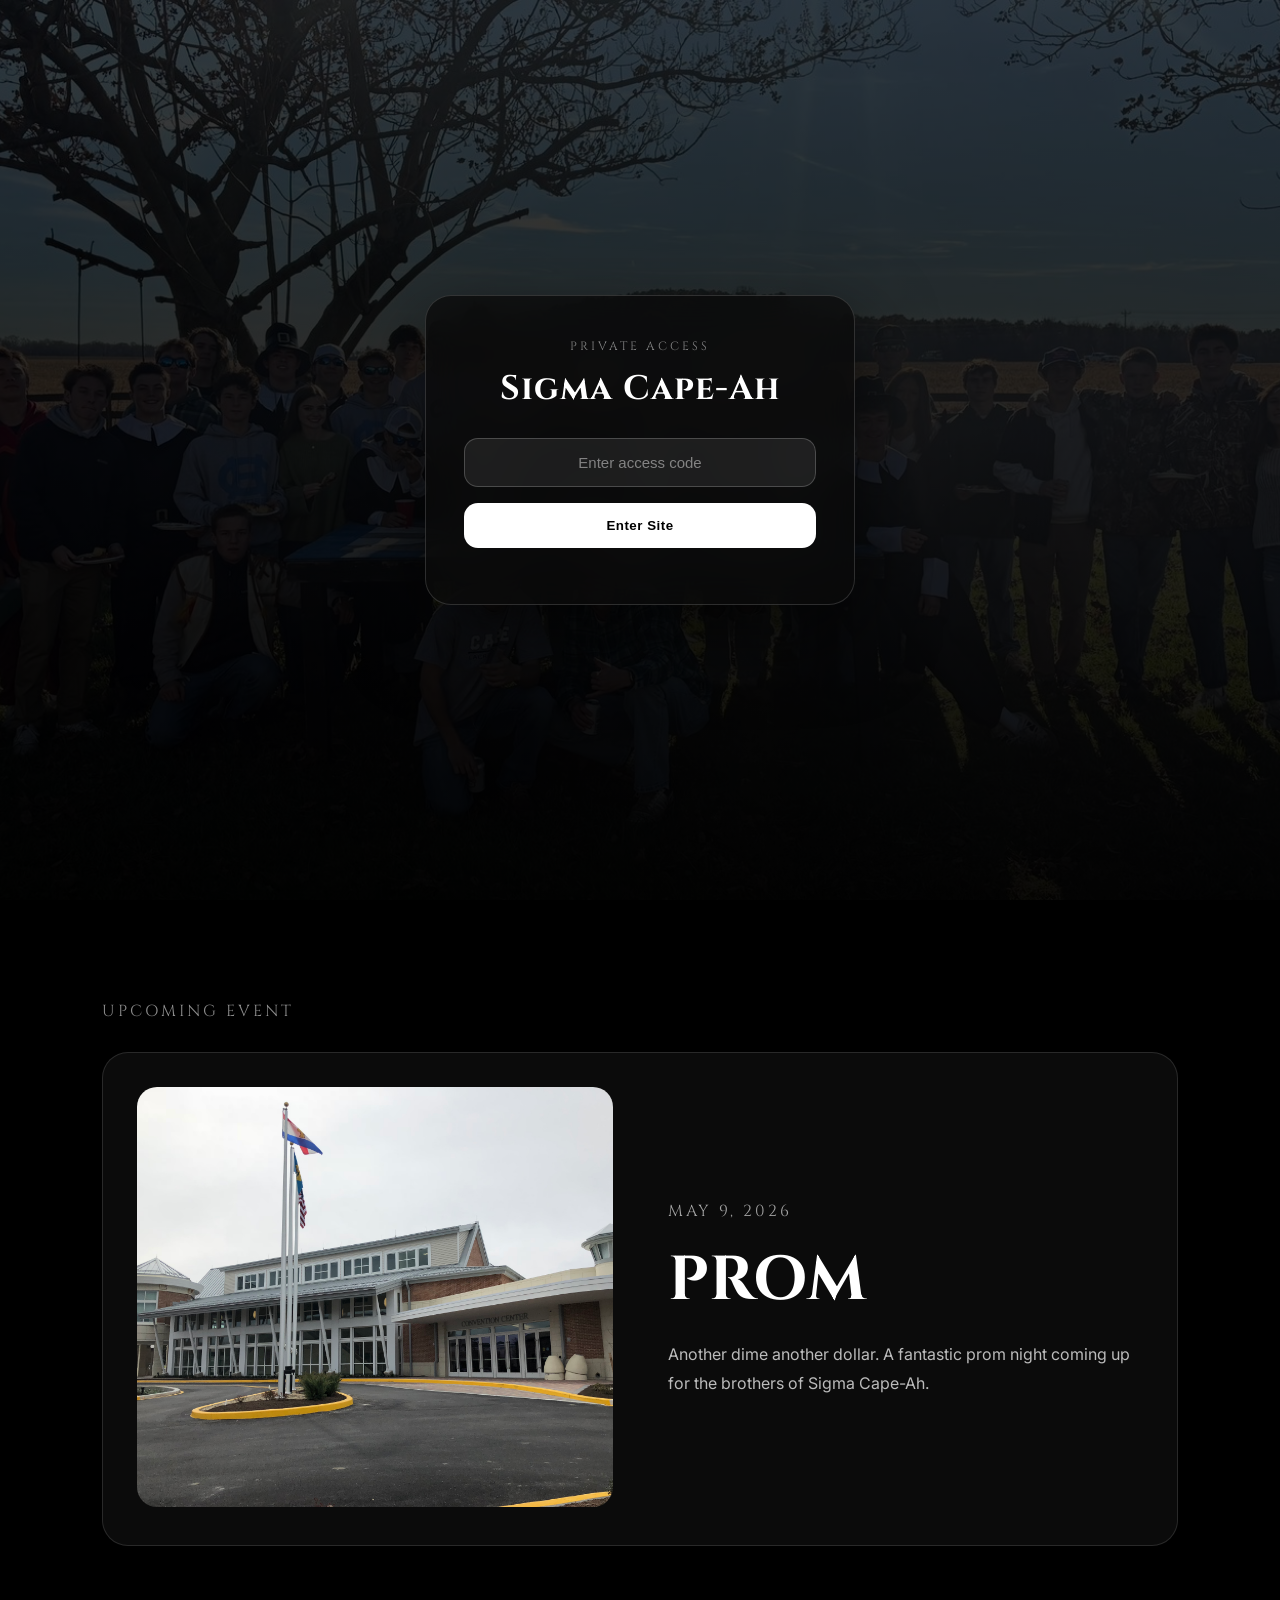
==== index.html @ 859a0720 "initial upload Co-authored-by: Copilot <copilot@github.com>" ====
<!DOCTYPE html>
<html lang="en">
<head>
  <script src="script.js" defer></script>
  <meta charset="UTF-8" />
  <meta name="viewport" content="width=device-width, initial-scale=1.0" />
  <title>Sigma Cape-Ah</title>

  <link href="https://fonts.googleapis.com/css2?family=Cinzel:wght@500;600;700;800&family=Inter:wght@300;400;500;600&display=swap" rel="stylesheet">
  <link rel="stylesheet" href="styles.css" />
</head>

<body>

  <div id="passwordOverlay">
    <div class="passwordBox">
      <p class="password-label">Private Access</p>
      <h2>Sigma Cape-Ah</h2>

      <input type="password" id="passwordInput" placeholder="Enter access code">

      <button type="button" id="passwordButton">Enter Site</button>

      <p id="passwordError"></p>
    </div>
  </div>

  <header class="navbar">
    <a href="index.html" class="logo">Σ Cape-Ah</a>

    <nav class="nav-links">
      <a href="index.html" class="active">Home</a>
      <a href="members.html">Members</a>
      <a href="highlights.html">Highlights</a>
      <a href="operate.html">How We Operate</a>
    </nav>
  </header>

  <section class="hero">
    <div class="hero-overlay"></div>

    <div class="hero-content">
      <h1>Sigma Cape-Ah</h1>
      <p>The only off campus highschool fraternity in the nation</p>
      <p>Est. 2025</p>
    </div>

    <div class="scroll-cue">
      <p>Scroll for upcoming events</p>
      <span>↓</span>
    </div>
  </section>

  <section class="upcoming-section">
    <p class="section-label">Upcoming Event</p>

    <div class="event-card">
      <div class="event-image">
        <img src="images/event1.jpeg" alt="Upcoming event">
      </div>

      <div class="event-info">
        <p class="event-date">May 9, 2026</p>
        <h2>Prom</h2>
        <p>
          Another dime another dollar. A fantastic prom night coming up for the brothers of Sigma Cape-Ah. 
      </div>
    </div>
  </section>

</body>
</html>
---- styles.css ----
* {
  margin: 0;
  padding: 0;
  box-sizing: border-box;
}

body {
  background: #000;
  color: white;
  font-family: "Inter", sans-serif;
}

/* =======================
   MAIN NAVBAR - HOME PAGE
======================= */
.navbar {
  position: fixed;
  top: 18px;
  left: 50%;
  transform: translateX(-50%);
  width: calc(100% - 50px);
  max-width: 1200px;
  height: 72px;
  padding: 0 28px;
  display: flex;
  align-items: center;
  justify-content: space-between;
  background: rgba(12, 12, 12, 0.72);
  backdrop-filter: blur(18px);
  border: 1px solid rgba(255, 255, 255, 0.12);
  border-radius: 100px;
  z-index: 1000;
  transition: 0.35s ease;
}

.navbar.scrolled {
  top: 10px;
  height: 64px;
  background: rgba(0, 0, 0, 0.9);
  box-shadow: 0 18px 50px rgba(0, 0, 0, 0.55);
}

.logo {
  font-family: "Cinzel", serif;
  color: white;
  text-decoration: none;
  font-size: 22px;
  font-weight: 800;
  letter-spacing: 1px;
}

.nav-links {
  display: flex;
  gap: 34px;
}

.nav-links a {
  position: relative;
  color: rgba(255, 255, 255, 0.75);
  text-decoration: none;
  font-size: 14px;
  font-weight: 500;
  letter-spacing: 0.6px;
  transition: 0.25s ease;
}

.nav-links a:hover,
.nav-links a.active {
  color: white;
}

.nav-links a::after {
  content: "";
  position: absolute;
  left: 50%;
  bottom: -8px;
  width: 0;
  height: 2px;
  background: white;
  transform: translateX(-50%);
  transition: width 0.28s ease;
}

.nav-links a:hover::after,
.nav-links a.active::after {
  width: 100%;
}

/* =======================
   HOME HERO
======================= */
.hero {
  position: relative;
  height: 100vh;
  background-image: url("images/hero.JPG");
  background-size: cover;
  background-position: center;
  display: flex;
  align-items: center;
  justify-content: center;
}

.hero-overlay {
  position: absolute;
  inset: 0;
  background:
    linear-gradient(to bottom, rgba(0,0,0,0.35), #000),
    radial-gradient(circle at center, rgba(255,255,255,0.08), transparent 45%);
}

.hero-content {
  position: relative;
  z-index: 2;
  text-align: center;
  padding: 0 20px;
  animation: fadeUp 1s ease forwards;
}

.hero-content h1 {
  font-family: "Cinzel", serif;
  font-size: clamp(58px, 9vw, 130px);
  font-weight: 800;
  letter-spacing: 3px;
  text-transform: uppercase;
}

.hero-content p {
  margin-top: 18px;
  font-size: clamp(16px, 2vw, 26px);
  font-weight: 300;
  letter-spacing: 1.5px;
  opacity: 0.48;
}

/* =======================
   ABOUT SECTION
======================= */
.about-section {
  padding: 110px 8%;
  background: #000;
}

.about-row {
  display: grid;
  grid-template-columns: 1fr 1fr;
  gap: 80px;
  align-items: center;
}

.intro-row {
  margin-bottom: 55px;
}

.bottom-row {
  margin-top: 85px;
}

.section-label {
  font-family: "Cinzel", serif;
  color: rgba(255, 255, 255, 0.48);
  letter-spacing: 3px;
  text-transform: uppercase;
  margin-bottom: 18px;
}

.about-text h2 {
  font-family: "Cinzel", serif;
  font-size: clamp(34px, 5vw, 68px);
  line-height: 1.05;
  margin-bottom: 24px;
  text-transform: uppercase;
}

.about-text p:last-child {
  color: rgba(255, 255, 255, 0.68);
  line-height: 1.8;
  font-size: 16px;
  max-width: 620px;
}

.side-text {
  align-self: end;
}

.wide-image {
  width: 100%;
  height: 620px;
  overflow: hidden;
}

.wide-image img {
  width: 100%;
  height: 100%;
  object-fit: cover;
}

.blend-image {
  width: 100%;
  display: flex;
  justify-content: flex-end;
}

.blend-image img {
  width: 100%;
  max-width: 620px;
  height: auto;
  display: block;
  object-fit: contain;
  border: none;
  background: transparent;
}

/* =======================
   MEMBERS PAGE
======================= */
.members-page {
  background: #4A5168;
  color: white;
}

/* MEMBERS NAV AREA */
.members-top {
  background: #4A5168;
  padding: 34px 8% 26px;
}

.members-navbar {
  display: flex;
  align-items: center;
  justify-content: space-between;
}

.members-logo {
  font-family: "Cinzel", serif;
  color: white;
  text-decoration: none;
  font-size: 24px;
  font-weight: 800;
  letter-spacing: 1px;
}

.members-nav-links {
  display: flex;
  gap: 34px;
}

.members-nav-links a {
  position: relative;
  color: rgba(255,255,255,0.75);
  text-decoration: none;
  font-size: 14px;
  font-weight: 600;
  letter-spacing: 0.6px;
  transition: 0.25s ease;
}

.members-nav-links a:hover,
.members-nav-links a.active {
  color: white;
}

.members-nav-links a::after {
  content: "";
  position: absolute;
  left: 50%;
  bottom: -8px;
  width: 0;
  height: 2px;
  background: white;
  transform: translateX(-50%);
  transition: width 0.28s ease;
}

.members-nav-links a:hover::after,
.members-nav-links a.active::after {
  width: 100%;
}

/* MEMBERS HERO IMAGE */
.members-hero {
  width: 100%;
  background: #4A5168;
  display: flex;
  justify-content: center;
  padding: 0 0 70px;
}

.members-hero img {
  width: 100%;
  max-width: 1400px;
  height: auto;
  display: block;
}

/* MEMBERS LIST */
.members-section {
  background: #4A5168;
  padding: 70px 8% 110px;
  display: flex;
  flex-direction: column;
  gap: 45px;
}

.member-card {
  display: grid;
  grid-template-columns: 260px 1fr;
  gap: 50px;
  align-items: center;
  background: rgba(0,0,0,0.16);
  padding: 30px;
  border-radius: 22px;
  border: 1px solid rgba(255,255,255,0.13);
}

.member-card img {
  width: 260px;
  height: 260px;
  object-fit: cover;
  border-radius: 18px;
  transition: 0.35s ease;
}

.member-card:hover img {
  transform: scale(1.03);
}

.member-subtitle {
  font-family: "Cinzel", serif;
  font-size: 13px;
  letter-spacing: 3px;
  text-transform: uppercase;
  color: rgba(255,255,255,0.65);
  margin-bottom: 12px;
}

.member-card h2 {
  font-family: "Cinzel", serif;
  font-size: 38px;
  margin-bottom: 12px;
  text-transform: uppercase;
  color: white;
}

.member-card p:last-child {
  font-size: 16px;
  line-height: 1.7;
  color: rgba(255,255,255,0.8);
  max-width: 700px;
}

/* =======================
   ANIMATIONS
======================= */
@keyframes fadeUp {
  from {
    opacity: 0;
    transform: translateY(22px);
  }

  to {
    opacity: 1;
    transform: translateY(0);
  }
}

/* =======================
   RESPONSIVE
======================= */
@media (max-width: 900px) {
  .about-row {
    grid-template-columns: 1fr;
    gap: 45px;
  }

  .wide-image {
    height: 420px;
  }

  .blend-image {
    justify-content: center;
  }

  .members-navbar {
    flex-direction: column;
    gap: 22px;
  }

  .members-nav-links {
    gap: 18px;
    flex-wrap: wrap;
    justify-content: center;
  }

  .member-card {
    grid-template-columns: 1fr;
  }

  .member-card img {
    width: 100%;
    height: 330px;
  }
}

@media (max-width: 800px) {
  .navbar {
    width: calc(100% - 24px);
    padding: 0 18px;
  }

  .nav-links {
    gap: 15px;
  }

  .nav-links a {
    font-size: 12px;
  }

  .about-section {
    padding: 80px 6%;
  }
}

/* FIX OPERATE PAGE SPACING + VISIBILITY */
.operate-hero {
  height: 75vh;
  padding-top: 120px;
  background-color: #000;
  background-position: center;
}

.operate-hero::before {
  content: "";
  position: absolute;
  top: 0;
  left: 0;
  height: 160px;
  width: 100%;
  background: #000;
  z-index: 1;
}

.operate-hero .hero-overlay {
  z-index: 1;
  background: linear-gradient(to bottom, rgba(0,0,0,0.25), #000);
}

.operate-hero .hero-content {
  z-index: 2;
  margin-top: 40px;
}

.operate-hero .hero-content h1 {
  font-size: clamp(48px, 7vw, 105px);
}

.about-section,
.about-text,
.about-text h2,
.about-text p,
.section-label {
  opacity: 1 !important;
}

.about-text h2 {
  color: #fff !important;
}

.about-text p:last-child {
  color: rgba(255,255,255,0.78) !important;
}

.section-label {
  color: rgba(255,255,255,0.55) !important;
}

.wide-image {
  height: auto;
  overflow: visible;
}

.wide-image img {
  height: auto;
  object-fit: contain;
  opacity: 1 !important;
  filter: none !important;
  display: block;
}

/* FINAL OPERATE PAGE FIX */
body.operate-page {
  background: #000;
  color: #fff;
}

body.operate-page .navbar {
  position: relative;
  top: auto;
  left: auto;
  transform: none;
  margin: 35px auto 0;
}

body.operate-page .operate-spacer {
  height: 120px;
  background: #000;
}

body.operate-page .about-section {
  padding: 90px 8% 110px;
  background: #000;
}

body.operate-page .section-label {
  color: rgba(255,255,255,0.65) !important;
  opacity: 1 !important;
}

body.operate-page .about-text h2 {
  color: #fff !important;
  opacity: 1 !important;
  text-shadow: none !important;
  filter: none !important;
  background: none !important;
  -webkit-text-fill-color: #fff !important;
}

body.operate-page .about-text p {
  color: rgba(255,255,255,0.82) !important;
  opacity: 1 !important;
}

body.operate-page .wide-image {
  height: auto;
  overflow: visible;
  margin-top: 60px;
}

body.operate-page .wide-image img {
  width: 100%;
  height: auto;
  object-fit: contain;
  display: block;
  opacity: 1 !important;
  filter: none !important;
}

/* =======================
   PASSWORD SCREEN (UPGRADED)
======================= */

#passwordOverlay {
  position: fixed;
  inset: 0;
  background:
    linear-gradient(rgba(0,0,0,0.75), rgba(0,0,0,0.95)),
    url("images/hero.JPG");
  background-size: cover;
  background-position: center;
  z-index: 99999;

  display: flex;
  align-items: center;
  justify-content: center;
}

/* BOX */
.passwordBox {
  width: 90%;
  max-width: 430px;
  padding: 42px 38px;

  background: rgba(10,10,10,0.75);
  backdrop-filter: blur(18px);

  border-radius: 26px;
  border: 1px solid rgba(255,255,255,0.15);

  text-align: center;
  color: white;

  box-shadow: 0 30px 80px rgba(0,0,0,0.6);
}

/* SMALL LABEL */
.password-label {
  font-family: "Cinzel", serif;
  font-size: 12px;
  letter-spacing: 3px;
  text-transform: uppercase;
  color: rgba(255,255,255,0.5);
  margin-bottom: 12px;
}

/* TITLE */
.passwordBox h2 {
  font-family: "Cinzel", serif;
  font-size: 34px;
  margin-bottom: 26px;
  letter-spacing: 1px;
}

/* INPUT */
.passwordBox input {
  width: 100%;
  padding: 15px;
  margin-bottom: 16px;

  border-radius: 14px;
  border: 1px solid rgba(255,255,255,0.2);

  background: rgba(255,255,255,0.08);
  color: white;

  outline: none;
  font-size: 15px;
  text-align: center;
}

.passwordBox input::placeholder {
  color: rgba(255,255,255,0.45);
}

/* BUTTON */
.passwordBox button {
  width: 100%;
  padding: 15px;

  border: none;
  border-radius: 14px;

  background: white;
  color: black;

  font-weight: 800;
  letter-spacing: 0.5px;

  cursor: pointer;
  transition: 0.25s ease;
}

.passwordBox button:hover {
  transform: translateY(-2px);
  background: rgba(255,255,255,0.85);
}

/* ERROR */
#passwordError {
  margin-top: 14px;
  color: #ff6b6b;
  font-size: 14px;
}

/* =======================
   HOME SCROLL CUE
======================= */
.scroll-cue {
  position: absolute;
  bottom: 34px;
  left: 50%;
  transform: translateX(-50%);
  z-index: 3;
  text-align: center;
  color: white;
}

.scroll-cue p {
  font-size: 13px;
  letter-spacing: 1.5px;
  text-transform: uppercase;
  opacity: 0.85;
  margin-bottom: 8px;
}

.scroll-cue span {
  display: block;
  font-size: 28px;
  animation: slowFlash 1.8s ease-in-out infinite;
}

@keyframes slowFlash {
  0%, 100% {
    opacity: 0.25;
    transform: translateY(0);
  }

  50% {
    opacity: 1;
    transform: translateY(8px);
  }
}

/* =======================
   UPCOMING EVENT SECTION
======================= */
.upcoming-section {
  background: #000;
  padding: 100px 8% 120px;
}

.event-card {
  margin-top: 30px;
  display: grid;
  grid-template-columns: 1fr 1fr;
  gap: 55px;
  align-items: center;
  background: rgba(255,255,255,0.045);
  border: 1px solid rgba(255,255,255,0.12);
  border-radius: 26px;
  padding: 34px;
}

.event-image img {
  width: 100%;
  height: 420px;
  object-fit: cover;
  border-radius: 20px;
}

.event-date {
  font-family: "Cinzel", serif;
  color: rgba(255,255,255,0.62);
  letter-spacing: 3px;
  text-transform: uppercase;
  margin-bottom: 16px;
}

.event-info h2 {
  font-family: "Cinzel", serif;
  font-size: clamp(34px, 5vw, 62px);
  text-transform: uppercase;
  margin-bottom: 18px;
}

.event-info p:last-child {
  color: rgba(255,255,255,0.72);
  line-height: 1.8;
  font-size: 16px;
  max-width: 620px;
}

@media (max-width: 850px) {
  .event-card {
    grid-template-columns: 1fr;
  }

  .event-image img {
    height: 320px;
  }
}

/* =======================
   HIGHLIGHTS PAGE
======================= */

.highlights-section {
  padding: 120px 8% 80px;
  background: #000;
}

.highlights-grid {
  margin-top: 30px;
  display: grid;
  grid-template-columns: repeat(3, 1fr);
  gap: 20px;
}

.highlights-grid img,
.highlights-grid video {
  width: 100%;
  height: 260px;
  object-fit: cover;
  border-radius: 18px;
  cursor: pointer;
  transition: 0.3s ease;
}

.highlights-grid img:hover,
.highlights-grid video:hover {
  transform: scale(1.03);
}

/* =======================
   MODAL FULLSCREEN
======================= */

#modal {
  position: fixed;
  inset: 0;
  background: rgba(0,0,0,0.95);
  display: none;
  align-items: center;
  justify-content: center;
  z-index: 99999;
}

#modal img,
#modal video {
  max-width: 90%;
  max-height: 90%;
  border-radius: 10px;
}

#closeBtn {
  position: absolute;
  top: 25px;
  right: 40px;
  font-size: 40px;
  color: white;
  cursor: pointer;
}

/* =======================
   MOBILE
======================= */

@media (max-width: 800px) {
  .highlights-grid {
    grid-template-columns: 1fr;
  }

  .highlights-grid img,
  .highlights-grid video {
    height: 240px;
  }
}

/* VIDEO CARD WRAPPER */
.video-card {
  position: relative;
  cursor: pointer;
}

/* MAKE VIDEO FILL CARD */
.video-card video {
  width: 100%;
  height: 260px;
  object-fit: cover;
  border-radius: 18px;
  display: block;
}

/* PLAY BUTTON */
.play-btn {
  position: absolute;
  top: 50%;
  left: 50%;
  transform: translate(-50%, -50%);
  width: 60px;
  height: 60px;
  border-radius: 50%;
  background: rgba(0,0,0,0.6);
  backdrop-filter: blur(6px);
  display: flex;
  align-items: center;
  justify-content: center;
  transition: 0.3s ease;
}

/* TRIANGLE ICON */
.play-btn::after {
  content: "";
  border-left: 16px solid white;
  border-top: 10px solid transparent;
  border-bottom: 10px solid transparent;
  margin-left: 4px;
}

/* HOVER EFFECT */
.video-card:hover .play-btn {
  transform: translate(-50%, -50%) scale(1.1);
  background: rgba(0,0,0,0.8);
}

/* FIX HIGHLIGHTS VIDEO PREVIEWS */
.video-card {
  position: relative;
  cursor: pointer;
  overflow: hidden;
  border-radius: 18px;
}

.video-card video {
  width: 100%;
  height: 260px;
  object-fit: cover;
  display: block;
  background: #111;
  border-radius: 18px;
}

/* STOP NAVBAR SLIDE-IN ON HIGHLIGHTS PAGE */
body.highlights-page .navbar {
  transition: none;
}
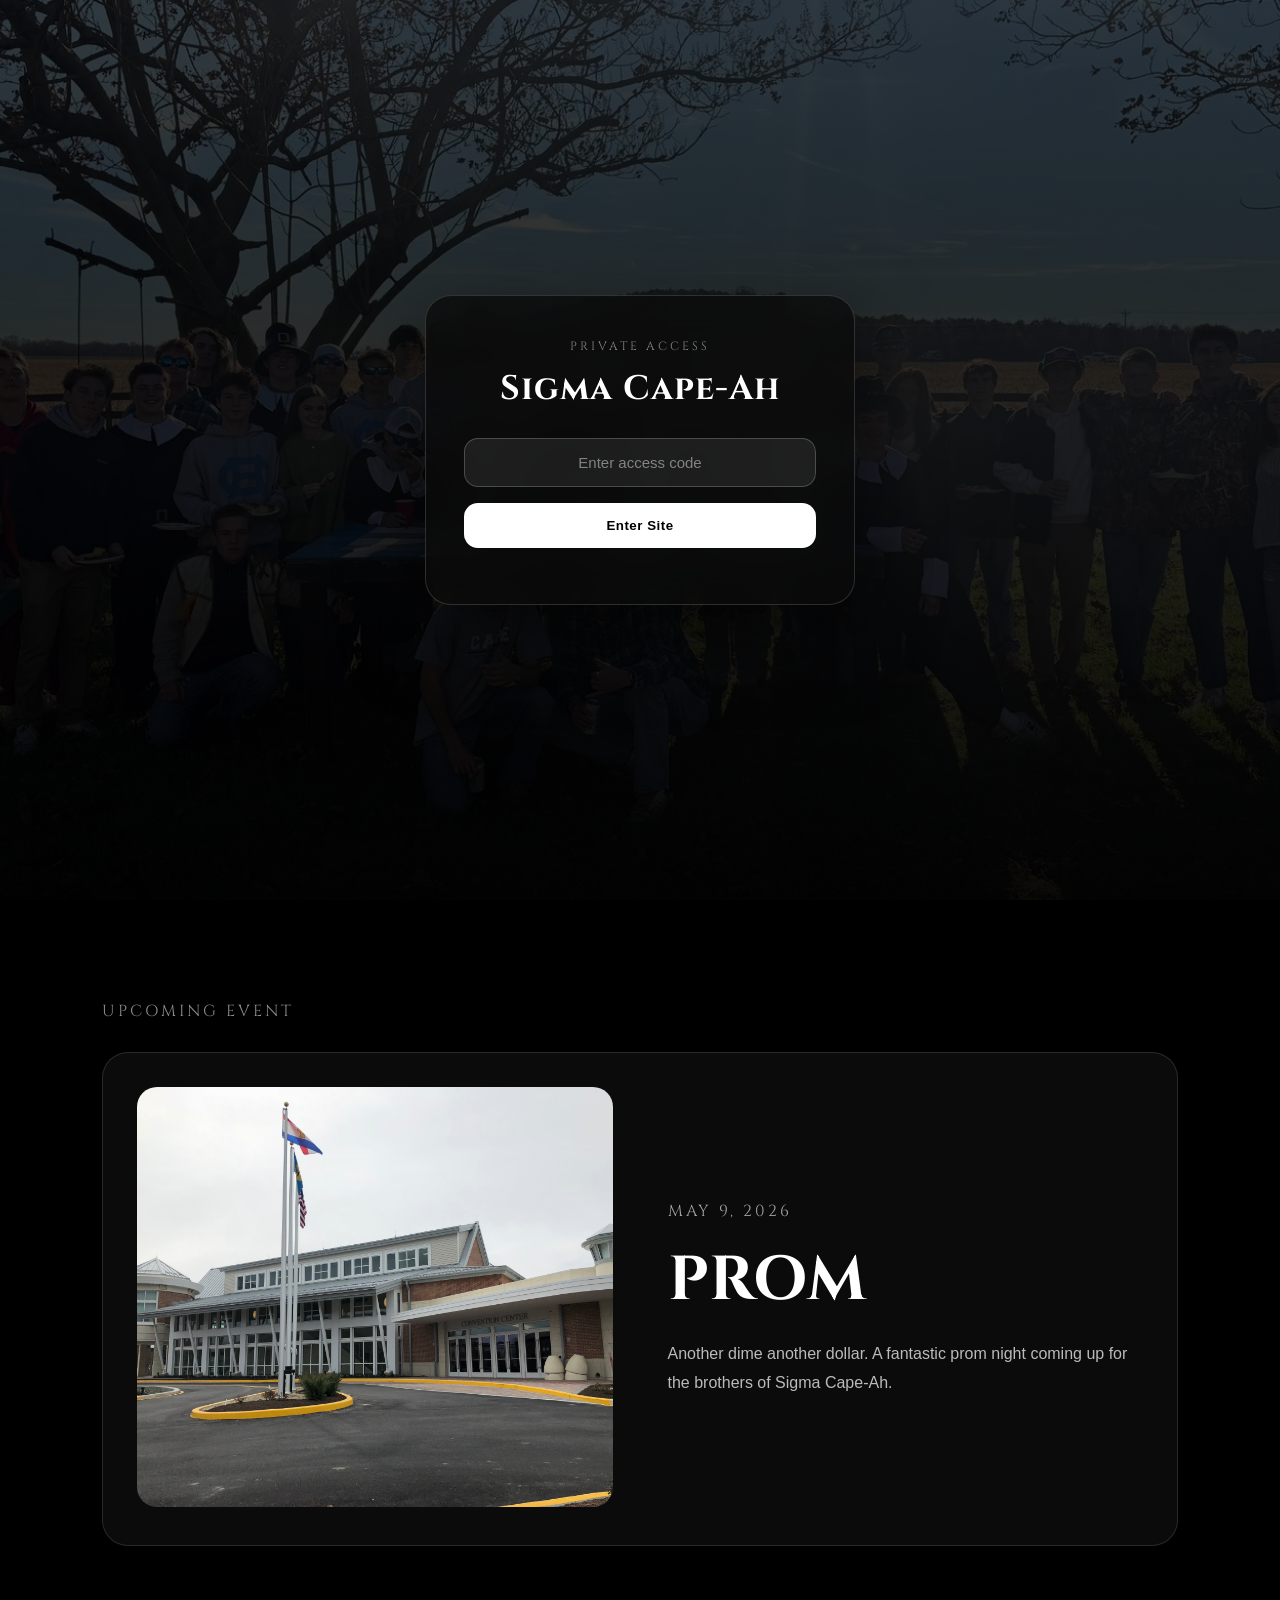
==== commit bfe8ae42: "gear Co-authored-by: Copilot <copilot@github.com>" ====
--- a/index.html
+++ b/index.html
@@ -32,6 +32,7 @@
       <a href="index.html" class="active">Home</a>
       <a href="members.html">Members</a>
       <a href="highlights.html">Highlights</a>
+      <a href="gear.html">Gear</a>
       <a href="operate.html">How We Operate</a>
     </nav>
   </header>
--- a/styles.css
+++ b/styles.css
@@ -891,4 +891,478 @@
 /* STOP NAVBAR SLIDE-IN ON HIGHLIGHTS PAGE */
 body.highlights-page .navbar {
   transition: none;
+}
+
+/* =======================
+   CLEAN MOBILE NAVBAR FIX
+======================= */
+@media (max-width: 650px) {
+  .navbar {
+    position: absolute;
+    top: 18px;
+    width: calc(100% - 28px);
+    height: auto;
+    min-height: 92px;
+    padding: 18px 20px;
+    border-radius: 28px;
+    flex-direction: column;
+    gap: 16px;
+  }
+
+  .logo {
+    font-size: 22px;
+    line-height: 1;
+    text-align: center;
+    white-space: nowrap;
+  }
+
+  .nav-links {
+    width: 100%;
+    display: grid;
+    grid-template-columns: repeat(2, 1fr);
+    gap: 14px 18px;
+    text-align: center;
+  }
+
+  .nav-links a {
+    font-size: 13px;
+    letter-spacing: 0.4px;
+    white-space: nowrap;
+  }
+
+  .nav-links a::after {
+    bottom: -5px;
+  }
+
+  .hero-content h1 {
+    font-size: clamp(54px, 17vw, 86px);
+    line-height: 1.05;
+  }
+
+  .hero-content p {
+    font-size: 18px;
+    line-height: 1.45;
+  }
+}
+
+/* =========================
+   MEMBERS DIVIDER
+========================= */
+.members-divider {
+  width: 82%;
+  height: 1px;
+  margin: 90px auto 70px;
+  background: linear-gradient(
+    to right,
+    transparent,
+    rgba(255,255,255,0.35),
+    transparent
+  );
+}
+
+/* =========================
+   BROTHERS SECTION
+========================= */
+.brothers-section {
+  background: #4A5168;
+  padding: 0 8% 120px;
+}
+
+.brothers-title {
+  font-family: "Cinzel", serif;
+  font-size: clamp(44px, 7vw, 90px);
+  text-align: center;
+  text-transform: uppercase;
+  margin-bottom: 60px;
+  letter-spacing: 2px;
+}
+
+.brothers-grid {
+  display: grid;
+  grid-template-columns: repeat(3, 1fr);
+  gap: 26px;
+}
+
+.brother-card {
+  background: rgba(0,0,0,0.18);
+  border: 1px solid rgba(255,255,255,0.13);
+  border-radius: 24px;
+  padding: 24px;
+  transition: 0.35s ease;
+}
+
+.brother-card:hover {
+  transform: translateY(-8px);
+  border-color: rgba(255,255,255,0.32);
+  box-shadow: 0 24px 60px rgba(0,0,0,0.28);
+}
+
+.brother-card img {
+  width: 100%;
+  height: auto;
+  max-height: 320px;
+  object-fit: contain;
+  border-radius: 18px;
+  margin-bottom: 24px;
+}
+
+.brother-card img {
+  transition: 0.4s ease;
+}
+
+.brother-card:hover img {
+  transform: scale(1.05);
+}
+
+.brother-card h2 {
+  font-family: "Cinzel", serif;
+  font-size: 28px;
+  text-transform: uppercase;
+  margin-bottom: 12px;
+}
+
+.member-bullets {
+  list-style: none;
+  padding-left: 0;
+  color: rgba(255,255,255,0.78);
+}
+
+.member-bullets li {
+  position: relative;
+  padding-left: 18px;
+  margin-bottom: 9px;
+  line-height: 1.5;
+}
+
+.member-bullets li::before {
+  content: "•";
+  position: absolute;
+  left: 0;
+  color: white;
+}
+
+/* MOBILE */
+@media (max-width: 900px) {
+  .brothers-grid {
+    grid-template-columns: 1fr;
+  }
+
+  .brother-card img {
+    height: 330px;
+  }
+}
+
+/* =======================
+   GEAR PAGE
+======================= */
+.gear-page {
+  background: #000;
+  color: white;
+}
+
+.gear-header {
+  text-align: center;
+  padding: 130px 20px 55px;
+}
+
+.gear-header h1 {
+  font-family: "Cinzel", serif;
+  font-size: clamp(48px, 7vw, 82px);
+  letter-spacing: 2px;
+  text-transform: uppercase;
+}
+
+.gear-section {
+  padding: 40px 8% 120px;
+}
+
+.gear-grid {
+  display: grid;
+  grid-template-columns: repeat(3, 1fr);
+  gap: 34px;
+}
+
+.gear-card {
+  display: block;
+  text-decoration: none;
+  color: white;
+  background: #111;
+  padding: 12px;
+  border-radius: 24px;
+  transition: 0.3s ease;
+}
+
+.gear-card img {
+  width: 100%;
+  aspect-ratio: 1 / 1;
+  object-fit: cover;
+  border-radius: 18px;
+  display: block;
+  background: #222;
+}
+
+.gear-card p {
+  margin-top: 14px;
+  font-size: 15px;
+  letter-spacing: 1px;
+  text-align: center;
+  color: rgba(255,255,255,0.85);
+}
+
+.gear-card:hover {
+  transform: translateY(-8px) scale(1.02);
+  box-shadow: 0 24px 60px rgba(255,255,255,0.08);
+}
+
+@media (max-width: 850px) {
+  .gear-grid {
+    grid-template-columns: 1fr;
+  }
+}
+
+* {
+  margin: 0;
+  padding: 0;
+  box-sizing: border-box;
+}
+
+body {
+  background: #020202;
+  color: white;
+  font-family: Arial, Helvetica, sans-serif;
+  min-height: 100vh;
+}
+
+/* =======================
+   PRODUCT PAGES
+======================= */
+
+.product-body {
+  margin: 0;
+  min-height: 100vh;
+  background: #020202;
+  color: white;
+  font-family: "Inter", Arial, sans-serif;
+  overflow-x: hidden;
+}
+
+.product-body a {
+  color: inherit;
+  text-decoration: none;
+}
+
+/* BACK BUTTON */
+.product-back {
+  position: fixed;
+  top: 145px;
+  left: 36px;
+  width: 72px;
+  height: 72px;
+  border-radius: 50%;
+  background: rgba(255,255,255,0.1);
+  color: white;
+  font-size: 44px;
+  display: flex;
+  align-items: center;
+  justify-content: center;
+  z-index: 90;
+  transition: 0.25s ease;
+}
+
+.product-back:hover {
+  background: rgba(255,255,255,0.18);
+  transform: scale(1.05);
+}
+
+/* MAIN LAYOUT */
+.product-layout {
+  min-height: 100vh;
+  padding: 220px 8% 90px;
+  display: grid;
+  grid-template-columns: 1.15fr 0.85fr;
+  gap: 80px;
+  align-items: center;
+}
+
+/* LEFT IMAGE SECTION */
+.product-left {
+  position: relative;
+  display: flex;
+  flex-direction: column;
+  align-items: center;
+}
+
+/* SAME IMAGE FRAME FOR EVERY PRODUCT */
+.product-image-card {
+  width: 100%;
+  max-width: 700px;
+  height: 540px;
+  background: #fff;
+  border-radius: 18px;
+  display: flex;
+  align-items: center;
+  justify-content: center;
+  overflow: hidden;
+}
+
+.product-image-card img,
+.product-main-image {
+  width: 88%;
+  height: 88%;
+  object-fit: contain;
+  display: block;
+}
+
+/* ARROWS */
+.product-arrow {
+  position: absolute;
+  top: 270px;
+  width: 76px;
+  height: 76px;
+  border-radius: 50%;
+  border: none;
+  background: white;
+  color: black;
+  font-size: 54px;
+  font-weight: 900;
+  cursor: pointer;
+  z-index: 10;
+  box-shadow: 0 18px 35px rgba(0,0,0,0.45);
+  display: flex;
+  align-items: center;
+  justify-content: center;
+  line-height: 1;
+  padding-bottom: 7px;
+}
+
+.product-arrow-left {
+  left: -54px;
+}
+
+.product-arrow-right {
+  right: -54px;
+}
+
+/* DOTS */
+.product-dots {
+  margin-top: 30px;
+  display: flex;
+  gap: 22px;
+  justify-content: center;
+}
+
+.product-dot,
+.dot {
+  width: 16px;
+  height: 16px;
+  border-radius: 50%;
+  border: none;
+  background: white;
+  opacity: 0.28;
+  cursor: pointer;
+}
+
+.product-dot.active,
+.dot.active {
+  opacity: 1;
+}
+
+/* RIGHT TEXT SECTION */
+.product-info,
+.product-right {
+  max-width: 560px;
+}
+
+.product-label {
+  font-size: 17px;
+  letter-spacing: 2px;
+  color: rgba(255,255,255,0.65);
+  margin-bottom: 26px;
+  font-weight: 500;
+}
+
+.product-info h1,
+.product-right h1 {
+  font-size: clamp(46px, 5vw, 74px);
+  line-height: 1.03;
+  font-weight: 900;
+  margin-bottom: 26px;
+}
+
+.product-price {
+  font-size: 34px;
+  font-weight: 900;
+  margin-bottom: 32px;
+}
+
+.product-description {
+  font-size: 20px;
+  line-height: 1.65;
+  color: rgba(255,255,255,0.76);
+  margin-bottom: 48px;
+}
+
+.product-buy,
+.product-button {
+  width: 340px;
+  height: 76px;
+  background: white;
+  color: black !important;
+  border: none;
+  border-radius: 999px;
+  display: flex;
+  align-items: center;
+  justify-content: center;
+  font-size: 24px;
+  font-weight: 900;
+  cursor: pointer;
+}
+
+/* MOBILE */
+@media (max-width: 950px) {
+  .product-layout {
+    grid-template-columns: 1fr;
+    padding: 190px 6% 80px;
+    gap: 55px;
+  }
+
+  .product-image-card {
+    height: 430px;
+  }
+
+  .product-arrow {
+    top: 215px;
+    width: 58px;
+    height: 58px;
+    font-size: 40px;
+  }
+
+  .product-arrow-left {
+    left: -18px;
+  }
+
+  .product-arrow-right {
+    right: -18px;
+  }
+
+  .product-info,
+  .product-right {
+    text-align: center;
+    margin: 0 auto;
+  }
+
+  .product-buy,
+  .product-button {
+    margin: 0 auto;
+    width: 100%;
+    max-width: 340px;
+  }
+
+  .product-back {
+    top: 120px;
+    left: 22px;
+    width: 58px;
+    height: 58px;
+    font-size: 36px;
+  }
 }
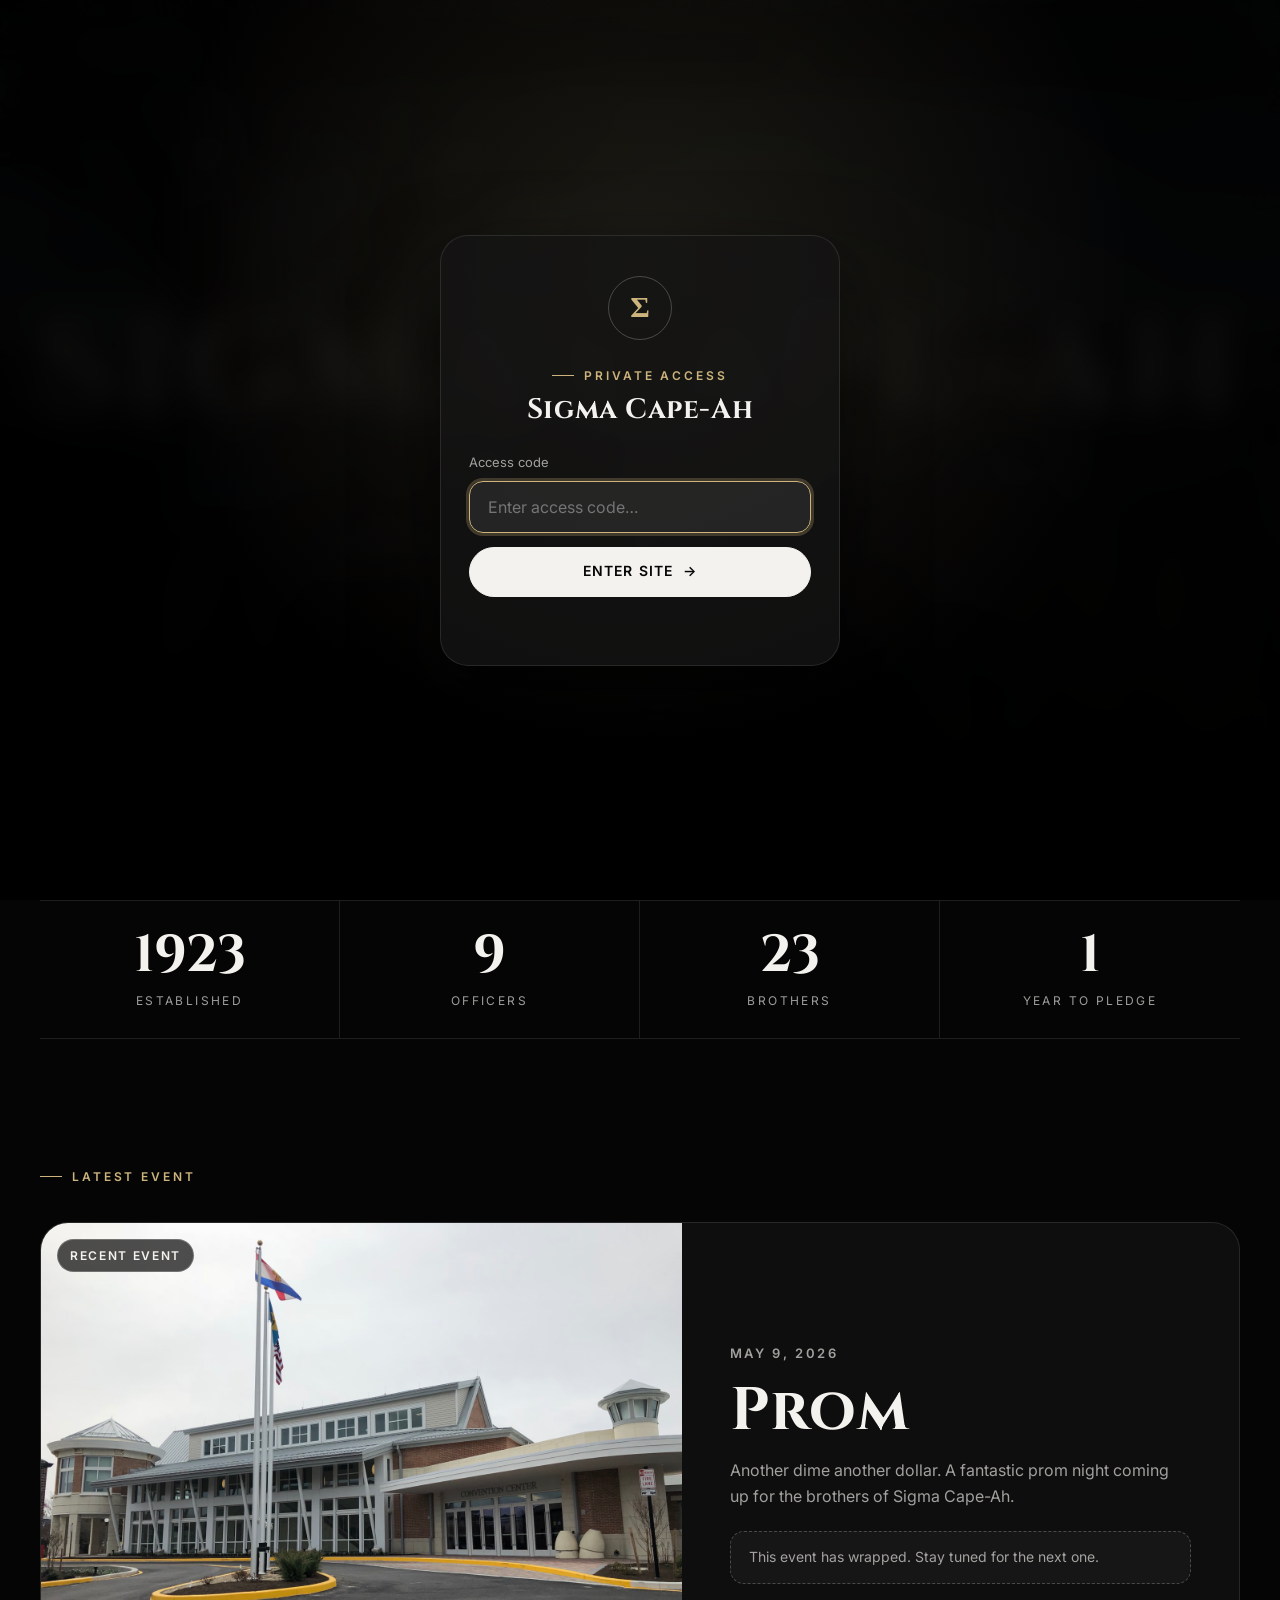
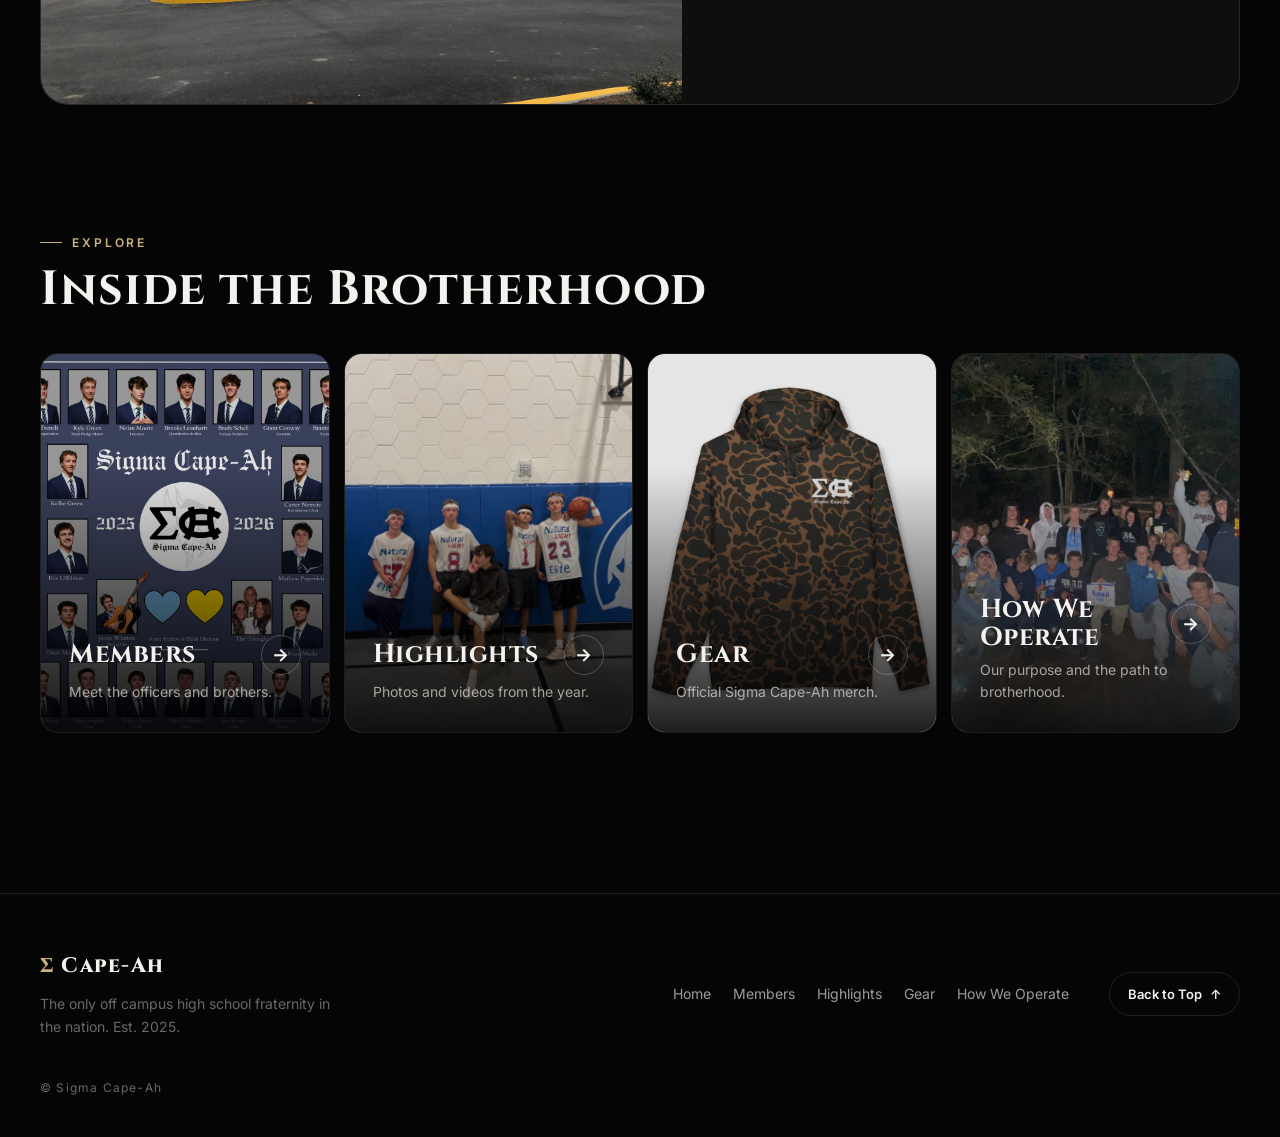
==== commit 90c07523: "Rebuild site to be responsive on phone, tablet, and desktop Rewrite every page with a shared stylesh" ====
--- a/index.html
+++ b/index.html
@@ -1,73 +1,187 @@
 <!DOCTYPE html>
 <html lang="en">
 <head>
-  <script src="script.js" defer></script>
   <meta charset="UTF-8" />
-  <meta name="viewport" content="width=device-width, initial-scale=1.0" />
+  <meta name="viewport" content="width=device-width, initial-scale=1.0, viewport-fit=cover" />
   <title>Sigma Cape-Ah</title>
+  <meta name="description" content="Sigma Cape-Ah — the only off campus high school fraternity in the nation. Est. 2025." />
+  <meta name="theme-color" content="#050505" />
+  <meta property="og:title" content="Sigma Cape-Ah" />
+  <meta property="og:description" content="Sigma Cape-Ah — the only off campus high school fraternity in the nation. Est. 2025." />
+  <meta property="og:image" content="images/web/hero.jpg" />
+  <link rel="icon" href="data:image/svg+xml,%3Csvg xmlns='http://www.w3.org/2000/svg' viewBox='0 0 100 100'%3E%3Crect width='100' height='100' rx='22' fill='%23050505'/%3E%3Ctext x='50' y='70' font-size='62' text-anchor='middle' fill='%23cdb47d' font-family='serif'%3E%CE%A3%3C/text%3E%3C/svg%3E" />
 
-  <link href="https://fonts.googleapis.com/css2?family=Cinzel:wght@500;600;700;800&family=Inter:wght@300;400;500;600&display=swap" rel="stylesheet">
-  <link rel="stylesheet" href="styles.css" />
+  <link rel="preconnect" href="https://fonts.googleapis.com" />
+  <link rel="preconnect" href="https://fonts.gstatic.com" crossorigin />
+  <link href="https://fonts.googleapis.com/css2?family=Cinzel:wght@500;600;700;800&family=Inter:wght@300;400;500;600&display=swap" rel="stylesheet" />
+  <link rel="stylesheet" href="styles.css?v=20" />
+
+  <script>
+    document.documentElement.classList.add("js");
+    try { if (sessionStorage.getItem("siteAccess") === "granted") document.documentElement.classList.add("access-granted"); } catch (e) {}
+  </script>
+  <script src="script.js?v=20" defer></script>
 </head>
 
 <body>
 
-  <div id="passwordOverlay">
-    <div class="passwordBox">
-      <p class="password-label">Private Access</p>
-      <h2>Sigma Cape-Ah</h2>
+  <div id="passwordOverlay" role="dialog" aria-modal="true" aria-labelledby="gate-title">
+    <form class="passwordBox" id="passwordForm" novalidate>
+      <div class="sigil" aria-hidden="true">Σ</div>
+      <p class="label">Private Access</p>
+      <h2 id="gate-title" translate="no">Sigma Cape-Ah</h2>
 
-      <input type="password" id="passwordInput" placeholder="Enter access code">
+      <label for="passwordInput">Access code</label>
+      <input type="password" id="passwordInput" name="access-code" placeholder="Enter access code…" autocomplete="off" autocapitalize="off" spellcheck="false" required />
 
-      <button type="button" id="passwordButton">Enter Site</button>
+      <button type="submit" class="btn" id="passwordButton">Enter Site <span class="arrow" aria-hidden="true">→</span></button>
 
-      <p id="passwordError"></p>
-    </div>
+      <p id="passwordError" role="alert" aria-live="polite"></p>
+    </form>
   </div>
 
+  <a class="skip-link" href="#main">Skip to Content</a>
+
   <header class="navbar">
-    <a href="index.html" class="logo">Σ Cape-Ah</a>
+    <a href="index.html" class="logo" translate="no"><span>Σ</span> Cape-Ah</a>
 
-    <nav class="nav-links">
-      <a href="index.html" class="active">Home</a>
+    <nav class="nav-links" aria-label="Main">
+      <a href="index.html" aria-current="page">Home</a>
       <a href="members.html">Members</a>
       <a href="highlights.html">Highlights</a>
       <a href="gear.html">Gear</a>
       <a href="operate.html">How We Operate</a>
     </nav>
+
+    <button class="menu-toggle" type="button" aria-expanded="false" aria-controls="menu-sheet" aria-label="Open menu">
+      <span></span><span></span>
+    </button>
   </header>
 
-  <section class="hero">
-    <div class="hero-overlay"></div>
+  <nav class="menu-sheet" id="menu-sheet" aria-label="Mobile">
+    <a href="index.html" style="--i:0" aria-current="page"><small>01</small>Home</a>
+    <a href="members.html" style="--i:1"><small>02</small>Members</a>
+    <a href="highlights.html" style="--i:2"><small>03</small>Highlights</a>
+    <a href="gear.html" style="--i:3"><small>04</small>Gear</a>
+    <a href="operate.html" style="--i:4"><small>05</small>How We Operate</a>
+  </nav>
 
-    <div class="hero-content">
-      <h1>Sigma Cape-Ah</h1>
-      <p>The only off campus highschool fraternity in the nation</p>
-      <p>Est. 2025</p>
+  <main id="main">
+
+    <section class="hero" aria-labelledby="hero-title">
+      <img class="hero-bg" src="images/web/hero.jpg" alt="" width="1600" height="900" fetchpriority="high" />
+
+      <div class="hero-content">
+        <h1 class="hero-title" id="hero-title" aria-label="Sigma Cape-Ah" translate="no"><span class="word"><span class="ch" style="--i:1">S</span><span class="ch" style="--i:2">i</span><span class="ch" style="--i:3">g</span><span class="ch" style="--i:4">m</span><span class="ch" style="--i:5">a</span></span> <span class="word"><span class="ch" style="--i:6">C</span><span class="ch" style="--i:7">a</span><span class="ch" style="--i:8">p</span><span class="ch" style="--i:9">e</span><span class="ch" style="--i:10">-</span><span class="ch" style="--i:11">A</span><span class="ch" style="--i:12">h</span></span></h1>
+        <p class="hero-tagline">The only off campus highschool fraternity in the nation</p>
+        <p class="hero-est">Est. 2025</p>
+      </div>
+
+      <a class="scroll-cue" href="#upcoming">
+        <span class="mouse" aria-hidden="true"></span>
+        Scroll for upcoming events
+      </a>
+    </section>
+
+    <div class="wrap">
+      <div class="stats reveal" aria-label="By the numbers">
+        <div class="stat"><strong data-count="2025">2025</strong><span>Established</span></div>
+        <div class="stat"><strong data-count="10">10</strong><span>Officers</span></div>
+        <div class="stat"><strong data-count="24">24</strong><span>Brothers</span></div>
+        <div class="stat"><strong data-count="1">1</strong><span>Year to Pledge</span></div>
+      </div>
     </div>
 
-    <div class="scroll-cue">
-      <p>Scroll for upcoming events</p>
-      <span>↓</span>
+    <section class="section" id="upcoming" aria-labelledby="event-title">
+      <div class="wrap">
+        <div class="section-head reveal">
+          <div>
+            <p class="label" data-event-label>Upcoming Event</p>
+          </div>
+        </div>
+
+        <article class="event-card reveal">
+          <div class="event-image">
+            <img src="images/web/event1.jpg" alt="Venue for the upcoming prom" width="1600" height="1200" loading="lazy" decoding="async" />
+            <span class="event-badge" data-event-badge>Upcoming</span>
+          </div>
+
+          <div class="event-info">
+            <p class="event-date"><time datetime="2026-05-09" data-event-date="2026-05-09T00:00:00">May 9, 2026</time></p>
+            <h2 id="event-title">Prom</h2>
+            <p>Another dime another dollar. A fantastic prom night coming up for the brothers of Sigma Cape-Ah.</p>
+
+            <div class="countdown" data-countdown="2026-05-09T18:00:00" aria-label="Time until the event">
+              <div><strong data-d>0</strong><span>Days</span></div>
+              <div><strong data-h>00</strong><span>Hours</span></div>
+              <div><strong data-m>00</strong><span>Min</span></div>
+              <div><strong data-s>00</strong><span>Sec</span></div>
+            </div>
+          </div>
+        </article>
+      </div>
+    </section>
+
+    <section class="section" aria-labelledby="explore-title" style="padding-top:0">
+      <div class="wrap">
+        <div class="section-head reveal">
+          <div>
+            <p class="label">Explore</p>
+            <h2 id="explore-title">Inside the Brotherhood</h2>
+          </div>
+        </div>
+        <div class="tiles">
+        <a href="members.html" class="tile reveal" style="--d:0">
+          <img src="images/web/members-hero.jpg" alt="" width="1600" height="1250" loading="lazy" decoding="async" />
+          <div class="tile-text">
+            <h3>Members <span class="arrow" aria-hidden="true">→</span></h3>
+            <p>Meet the officers and brothers.</p>
+          </div>
+        </a>
+        <a href="highlights.html" class="tile reveal" style="--d:1">
+          <img src="images/web/highlight1.jpg" alt="" width="1200" height="1600" loading="lazy" decoding="async" />
+          <div class="tile-text">
+            <h3>Highlights <span class="arrow" aria-hidden="true">→</span></h3>
+            <p>Photos and videos from the year.</p>
+          </div>
+        </a>
+        <a href="gear.html" class="tile reveal" style="--d:2">
+          <img src="images/web/product2.png" alt="" width="990" height="1000" loading="lazy" decoding="async" />
+          <div class="tile-text">
+            <h3>Gear <span class="arrow" aria-hidden="true">→</span></h3>
+            <p>Official Sigma Cape-Ah merch.</p>
+          </div>
+        </a>
+        <a href="operate.html" class="tile reveal" style="--d:3">
+          <img src="images/web/about2.jpg" alt="" width="1600" height="1200" loading="lazy" decoding="async" />
+          <div class="tile-text">
+            <h3>How We Operate <span class="arrow" aria-hidden="true">→</span></h3>
+            <p>Our purpose and the path to brotherhood.</p>
+          </div>
+        </a>
+        </div>
+      </div>
+    </section>
+
+  </main>
+
+  <footer class="site-footer">
+    <div class="wrap footer-inner">
+      <div class="footer-brand">
+        <a href="index.html" class="logo" translate="no"><span>Σ</span> Cape-Ah</a>
+        <p>The only off campus high school fraternity in the nation. Est.&nbsp;2025.</p>
+      </div>
+      <nav class="footer-links" aria-label="Footer">
+        <a href="index.html">Home</a>
+        <a href="members.html">Members</a>
+        <a href="highlights.html">Highlights</a>
+        <a href="gear.html">Gear</a>
+        <a href="operate.html">How We Operate</a>
+      </nav>
+      <button class="to-top" type="button" data-to-top>Back to Top <span aria-hidden="true">↑</span></button>
+      <p class="footer-copy" translate="no">© Sigma Cape-Ah</p>
     </div>
-  </section>
-
-  <section class="upcoming-section">
-    <p class="section-label">Upcoming Event</p>
-
-    <div class="event-card">
-      <div class="event-image">
-        <img src="images/event1.jpeg" alt="Upcoming event">
-      </div>
-
-      <div class="event-info">
-        <p class="event-date">May 9, 2026</p>
-        <h2>Prom</h2>
-        <p>
-          Another dime another dollar. A fantastic prom night coming up for the brothers of Sigma Cape-Ah. 
-      </div>
-    </div>
-  </section>
+  </footer>
 
 </body>
-</html>+</html>
--- a/styles.css
+++ b/styles.css
@@ -1,89 +1,487 @@
-* {
+/* =========================================================
+   Sigma Cape-Ah — shared styles
+   Phone first; tablet at 720px, desktop at 1024px.
+========================================================= */
+
+:root {
+  --bg: #050505;
+  --surface: #0e0e0e;
+  --surface-2: #161616;
+  --line: rgba(255, 255, 255, 0.1);
+  --line-strong: rgba(255, 255, 255, 0.22);
+  --text: #f4f2ee;
+  --muted: rgba(244, 242, 238, 0.64);
+  --faint: rgba(244, 242, 238, 0.42);
+  --accent: #cdb47d;
+  --danger: #ff7a7a;
+
+  --serif: "Cinzel", "Times New Roman", serif;
+  --sans: "Inter", system-ui, -apple-system, "Segoe UI", sans-serif;
+
+  --gutter: max(16px, env(safe-area-inset-left));
+  --gutter-r: max(16px, env(safe-area-inset-right));
+  --max: 1200px;
+  --radius: 18px;
+  --ease: cubic-bezier(0.22, 1, 0.36, 1);
+  --nav-h: 60px;
+
+  color-scheme: dark;
+}
+
+@media (min-width: 720px) {
+  :root {
+    --gutter: max(32px, env(safe-area-inset-left));
+    --gutter-r: max(32px, env(safe-area-inset-right));
+    --nav-h: 68px;
+  }
+}
+
+*,
+*::before,
+*::after {
   margin: 0;
   padding: 0;
   box-sizing: border-box;
 }
 
+html {
+  -webkit-text-size-adjust: 100%;
+  scroll-behavior: smooth;
+  scroll-padding-top: calc(var(--nav-h) + 32px);
+}
+
+@media (pointer: fine) {
+  html { overscroll-behavior: none; }
+}
+
 body {
-  background: #000;
-  color: white;
-  font-family: "Inter", sans-serif;
+  background: var(--bg);
+  color: var(--text);
+  font-family: var(--sans);
+  font-size: 16px;
+  line-height: 1.6;
+  -webkit-font-smoothing: antialiased;
+  overflow-x: hidden;
+  touch-action: manipulation;
+  -webkit-tap-highlight-color: transparent;
+}
+
+body.is-locked { overflow: hidden; }
+
+img,
+video {
+  display: block;
+  max-width: 100%;
+  height: auto;
+}
+
+a { color: inherit; }
+
+button {
+  font: inherit;
+  color: inherit;
+  background: none;
+  border: 0;
+  cursor: pointer;
+}
+
+h1, h2, h3 {
+  font-family: var(--serif);
+  font-weight: 700;
+  line-height: 1.1;
+  text-wrap: balance;
+  letter-spacing: 0.02em;
+}
+
+p { text-wrap: pretty; }
+
+:focus-visible {
+  outline: 2px solid var(--accent);
+  outline-offset: 3px;
+  border-radius: 6px;
+}
+
+.skip-link {
+  position: fixed;
+  top: 8px;
+  left: 8px;
+  z-index: 3000;
+  padding: 10px 16px;
+  background: var(--text);
+  color: var(--bg);
+  border-radius: 999px;
+  font-weight: 600;
+  text-decoration: none;
+  transform: translateY(-150%);
+  transition: transform 0.2s var(--ease);
+}
+
+.skip-link:focus-visible { transform: translateY(0); }
+
+.wrap {
+  width: 100%;
+  max-width: calc(var(--max) + var(--gutter) + var(--gutter-r));
+  margin: 0 auto;
+  padding-left: var(--gutter);
+  padding-right: var(--gutter-r);
+}
+
+.label {
+  display: inline-flex;
+  align-items: center;
+  gap: 10px;
+  font-size: 12px;
+  font-weight: 600;
+  letter-spacing: 0.24em;
+  text-transform: uppercase;
+  color: var(--accent);
+}
+
+.label::before {
+  content: "";
+  width: 22px;
+  height: 1px;
+  background: currentColor;
 }
 
 /* =======================
-   MAIN NAVBAR - HOME PAGE
+   NAVBAR
 ======================= */
 .navbar {
   position: fixed;
-  top: 18px;
+  top: max(10px, env(safe-area-inset-top));
   left: 50%;
-  transform: translateX(-50%);
-  width: calc(100% - 50px);
+  z-index: 1000;
+  width: calc(100% - 20px);
   max-width: 1200px;
-  height: 72px;
-  padding: 0 28px;
+  height: var(--nav-h);
+  padding: 0 8px 0 20px;
   display: flex;
   align-items: center;
   justify-content: space-between;
-  background: rgba(12, 12, 12, 0.72);
-  backdrop-filter: blur(18px);
-  border: 1px solid rgba(255, 255, 255, 0.12);
-  border-radius: 100px;
-  z-index: 1000;
-  transition: 0.35s ease;
+  gap: 16px;
+  background: rgba(14, 14, 14, 0.62);
+  -webkit-backdrop-filter: blur(18px) saturate(140%);
+  backdrop-filter: blur(18px) saturate(140%);
+  border: 1px solid var(--line);
+  border-radius: 999px;
+  transform: translateX(-50%);
+  transition: background-color 0.35s ease, box-shadow 0.35s ease, border-color 0.35s ease;
 }
 
 .navbar.scrolled {
-  top: 10px;
-  height: 64px;
-  background: rgba(0, 0, 0, 0.9);
+  background: rgba(5, 5, 5, 0.9);
+  border-color: var(--line-strong);
   box-shadow: 0 18px 50px rgba(0, 0, 0, 0.55);
 }
 
 .logo {
-  font-family: "Cinzel", serif;
-  color: white;
+  font-family: var(--serif);
+  font-size: 19px;
+  font-weight: 800;
+  letter-spacing: 0.06em;
   text-decoration: none;
-  font-size: 22px;
-  font-weight: 800;
-  letter-spacing: 1px;
-}
+  white-space: nowrap;
+}
+
+.logo span { color: var(--accent); }
 
 .nav-links {
-  display: flex;
-  gap: 34px;
+  display: none;
+  gap: 26px;
+  padding-right: 18px;
 }
 
 .nav-links a {
   position: relative;
-  color: rgba(255, 255, 255, 0.75);
-  text-decoration: none;
+  color: var(--muted);
   font-size: 14px;
   font-weight: 500;
-  letter-spacing: 0.6px;
-  transition: 0.25s ease;
-}
-
-.nav-links a:hover,
-.nav-links a.active {
-  color: white;
+  letter-spacing: 0.03em;
+  text-decoration: none;
+  white-space: nowrap;
+  transition: color 0.25s ease;
 }
 
 .nav-links a::after {
   content: "";
   position: absolute;
-  left: 50%;
+  left: 0;
+  right: 0;
   bottom: -8px;
-  width: 0;
   height: 2px;
-  background: white;
-  transform: translateX(-50%);
-  transition: width 0.28s ease;
-}
+  background: var(--text);
+  border-radius: 2px;
+  transform: scaleX(0);
+  transition: transform 0.3s var(--ease);
+}
+
+.nav-links a:hover,
+.nav-links a[aria-current="page"] { color: var(--text); }
 
 .nav-links a:hover::after,
-.nav-links a.active::after {
+.nav-links a[aria-current="page"]::after { transform: scaleX(1); }
+
+.menu-toggle {
+  position: relative;
+  width: 46px;
+  height: 46px;
+  border-radius: 50%;
+  display: grid;
+  place-items: center;
+  transition: background-color 0.2s ease;
+}
+
+.menu-toggle:hover { background: rgba(255, 255, 255, 0.08); }
+
+.menu-toggle span {
+  position: absolute;
+  width: 20px;
+  height: 2px;
+  border-radius: 2px;
+  background: var(--text);
+  transition: transform 0.35s var(--ease), opacity 0.2s ease;
+}
+
+.menu-toggle span:nth-child(1) { transform: translateY(-4px); }
+.menu-toggle span:nth-child(2) { transform: translateY(4px); }
+.menu-open .menu-toggle span:nth-child(1) { transform: rotate(45deg); }
+.menu-open .menu-toggle span:nth-child(2) { transform: rotate(-45deg); }
+
+@media (min-width: 720px) {
+  .navbar {
+    top: max(16px, env(safe-area-inset-top));
+    width: calc(100% - 48px);
+    padding: 0 28px;
+  }
+  .logo { font-size: 21px; }
+  .nav-links { display: flex; padding-right: 0; }
+  .menu-toggle { display: none; }
+}
+
+/* Mobile menu sheet */
+.menu-sheet {
+  position: fixed;
+  inset: 0;
+  z-index: 900;
+  display: flex;
+  flex-direction: column;
+  justify-content: center;
+  padding: calc(var(--nav-h) + 40px) var(--gutter-r) max(40px, env(safe-area-inset-bottom)) var(--gutter);
+  background: rgba(5, 5, 5, 0.96);
+  -webkit-backdrop-filter: blur(20px);
+  backdrop-filter: blur(20px);
+  overscroll-behavior: contain;
+  opacity: 0;
+  visibility: hidden;
+  transition: opacity 0.35s ease, visibility 0s linear 0.35s;
+}
+
+.menu-open .menu-sheet {
+  opacity: 1;
+  visibility: visible;
+  transition: opacity 0.35s ease;
+}
+
+.menu-sheet a {
+  display: flex;
+  align-items: baseline;
+  gap: 16px;
+  padding: 12px 0;
+  font-family: var(--serif);
+  font-size: clamp(30px, 9vw, 44px);
+  font-weight: 700;
+  text-decoration: none;
+  border-bottom: 1px solid var(--line);
+  opacity: 0;
+  transform: translateY(18px);
+  transition: opacity 0.4s ease, transform 0.5s var(--ease), color 0.2s ease;
+}
+
+.menu-sheet a small {
+  font-family: var(--sans);
+  font-size: 12px;
+  font-weight: 500;
+  letter-spacing: 0.18em;
+  color: var(--faint);
+}
+
+.menu-sheet a[aria-current="page"] { color: var(--accent); }
+
+.menu-open .menu-sheet a {
+  opacity: 1;
+  transform: none;
+  transition-delay: calc(0.06s * var(--i) + 0.08s);
+}
+
+@media (min-width: 720px) {
+  .menu-sheet { display: none; }
+}
+
+/* =======================
+   BUTTONS
+======================= */
+.btn {
+  display: inline-flex;
+  align-items: center;
+  justify-content: center;
+  gap: 10px;
+  min-height: 50px;
+  padding: 0 28px;
+  border-radius: 999px;
+  font-size: 14px;
+  font-weight: 600;
+  letter-spacing: 0.08em;
+  text-transform: uppercase;
+  text-decoration: none;
+  background: var(--text);
+  color: var(--bg);
+  border: 1px solid var(--text);
+  transition: transform 0.25s var(--ease), background-color 0.25s ease, color 0.25s ease, box-shadow 0.25s ease;
+}
+
+.btn:hover {
+  transform: translateY(-2px);
+  box-shadow: 0 14px 34px rgba(255, 255, 255, 0.12);
+}
+
+.btn:active { transform: translateY(0) scale(0.98); }
+
+.btn-ghost {
+  background: transparent;
+  color: var(--text);
+  border-color: var(--line-strong);
+}
+
+.btn-ghost:hover {
+  background: var(--text);
+  color: var(--bg);
+}
+
+.btn .arrow { transition: transform 0.25s var(--ease); }
+.btn:hover .arrow { transform: translateX(4px); }
+
+/* =======================
+   SCROLL REVEAL
+======================= */
+.js .reveal {
+  opacity: 0;
+  transform: translateY(28px);
+  transition: opacity 0.8s ease, transform 0.9s var(--ease);
+  transition-delay: calc(var(--d, 0) * 80ms);
+}
+
+.js .reveal.in {
+  opacity: 1;
+  transform: none;
+}
+
+/* =======================
+   PASSWORD GATE
+======================= */
+#passwordOverlay {
+  position: fixed;
+  inset: 0;
+  z-index: 2000;
+  display: grid;
+  place-items: center;
+  padding: 24px var(--gutter-r) 24px var(--gutter);
+  background:
+    radial-gradient(circle at 50% 30%, rgba(205, 180, 125, 0.12), transparent 55%),
+    rgba(0, 0, 0, 0.94);
+  -webkit-backdrop-filter: blur(16px);
+  backdrop-filter: blur(16px);
+  overscroll-behavior: contain;
+  transition: opacity 0.5s ease, visibility 0s linear 0.5s;
+}
+
+#passwordOverlay.unlocked {
+  opacity: 0;
+  visibility: hidden;
+}
+
+.access-granted #passwordOverlay { display: none; }
+
+.passwordBox {
   width: 100%;
+  max-width: 400px;
+  padding: 40px 28px 32px;
+  text-align: center;
+  background: rgba(20, 20, 20, 0.8);
+  border: 1px solid var(--line);
+  border-radius: 28px;
+  box-shadow: 0 30px 80px rgba(0, 0, 0, 0.6);
+  animation: gateIn 0.8s var(--ease) both;
+}
+
+.passwordBox .sigil {
+  width: 64px;
+  height: 64px;
+  margin: 0 auto 18px;
+  display: grid;
+  place-items: center;
+  font-family: var(--serif);
+  font-size: 30px;
+  font-weight: 800;
+  border: 1px solid var(--line-strong);
+  border-radius: 50%;
+  color: var(--accent);
+}
+
+.passwordBox h2 {
+  margin: 10px 0 26px;
+  font-size: 28px;
+}
+
+.passwordBox label {
+  display: block;
+  margin-bottom: 8px;
+  text-align: left;
+  font-size: 13px;
+  color: var(--muted);
+}
+
+.passwordBox input {
+  width: 100%;
+  height: 52px;
+  padding: 0 18px;
+  font: inherit;
+  font-size: 16px;
+  color: var(--text);
+  background: rgba(255, 255, 255, 0.05);
+  border: 1px solid var(--line-strong);
+  border-radius: 14px;
+  transition: border-color 0.2s ease, background-color 0.2s ease;
+}
+
+.passwordBox input:focus-visible {
+  outline: none;
+  border-color: var(--accent);
+  background: rgba(255, 255, 255, 0.08);
+  box-shadow: 0 0 0 3px rgba(205, 180, 125, 0.25);
+}
+
+.passwordBox .btn {
+  width: 100%;
+  margin-top: 14px;
+}
+
+#passwordError {
+  min-height: 22px;
+  margin-top: 14px;
+  font-size: 14px;
+  color: var(--danger);
+}
+
+.passwordBox.shake { animation: shake 0.45s ease; }
+
+@keyframes gateIn {
+  from { opacity: 0; transform: translateY(24px) scale(0.97); }
+}
+
+@keyframes shake {
+  20%, 60% { transform: translateX(-8px); }
+  40%, 80% { transform: translateX(8px); }
 }
 
 /* =======================
@@ -91,1278 +489,1419 @@
 ======================= */
 .hero {
   position: relative;
-  height: 100vh;
-  background-image: url("images/hero.JPG");
-  background-size: cover;
-  background-position: center;
-  display: flex;
-  align-items: center;
-  justify-content: center;
-}
-
-.hero-overlay {
+  min-height: 100vh;
+  min-height: 100svh;
+  display: grid;
+  place-items: center;
+  overflow: hidden;
+  isolation: isolate;
+}
+
+.hero-bg {
   position: absolute;
   inset: 0;
-  background:
-    linear-gradient(to bottom, rgba(0,0,0,0.35), #000),
-    radial-gradient(circle at center, rgba(255,255,255,0.08), transparent 45%);
-}
-
-.hero-content {
-  position: relative;
-  z-index: 2;
-  text-align: center;
-  padding: 0 20px;
-  animation: fadeUp 1s ease forwards;
-}
-
-.hero-content h1 {
-  font-family: "Cinzel", serif;
-  font-size: clamp(58px, 9vw, 130px);
-  font-weight: 800;
-  letter-spacing: 3px;
-  text-transform: uppercase;
-}
-
-.hero-content p {
-  margin-top: 18px;
-  font-size: clamp(16px, 2vw, 26px);
-  font-weight: 300;
-  letter-spacing: 1.5px;
-  opacity: 0.48;
-}
-
-/* =======================
-   ABOUT SECTION
-======================= */
-.about-section {
-  padding: 110px 8%;
-  background: #000;
-}
-
-.about-row {
-  display: grid;
-  grid-template-columns: 1fr 1fr;
-  gap: 80px;
-  align-items: center;
-}
-
-.intro-row {
-  margin-bottom: 55px;
-}
-
-.bottom-row {
-  margin-top: 85px;
-}
-
-.section-label {
-  font-family: "Cinzel", serif;
-  color: rgba(255, 255, 255, 0.48);
-  letter-spacing: 3px;
-  text-transform: uppercase;
-  margin-bottom: 18px;
-}
-
-.about-text h2 {
-  font-family: "Cinzel", serif;
-  font-size: clamp(34px, 5vw, 68px);
-  line-height: 1.05;
-  margin-bottom: 24px;
-  text-transform: uppercase;
-}
-
-.about-text p:last-child {
-  color: rgba(255, 255, 255, 0.68);
-  line-height: 1.8;
-  font-size: 16px;
-  max-width: 620px;
-}
-
-.side-text {
-  align-self: end;
-}
-
-.wide-image {
-  width: 100%;
-  height: 620px;
-  overflow: hidden;
-}
-
-.wide-image img {
+  z-index: -2;
   width: 100%;
   height: 100%;
   object-fit: cover;
-}
-
-.blend-image {
+  animation: kenburns 14s ease-out both;
+}
+
+.hero::before {
+  content: "";
+  position: absolute;
+  inset: 0;
+  z-index: -1;
+  background:
+    radial-gradient(circle at 50% 45%, rgba(0, 0, 0, 0.15), rgba(0, 0, 0, 0.55) 70%),
+    linear-gradient(to bottom, rgba(0, 0, 0, 0.45), rgba(0, 0, 0, 0.2) 40%, var(--bg));
+}
+
+.hero-content {
+  padding: calc(var(--nav-h) + 40px) var(--gutter-r) 120px var(--gutter);
+  text-align: center;
+}
+
+.hero-title {
+  font-size: clamp(44px, 12vw, 132px);
+  font-weight: 800;
+  letter-spacing: 0.04em;
+  text-transform: uppercase;
+  line-height: 1;
+}
+
+.hero-title .word {
+  display: inline-block;
+  white-space: nowrap;
+}
+
+.hero-title .ch {
+  display: inline-block;
+  animation: letterIn 0.9s var(--ease) both;
+  animation-delay: calc(var(--i) * 45ms + 150ms);
+}
+
+.hero-tagline {
+  max-width: 34ch;
+  margin: 22px auto 0;
+  font-size: clamp(16px, 2.2vw, 22px);
+  font-weight: 300;
+  letter-spacing: 0.04em;
+  color: rgba(244, 242, 238, 0.8);
+  animation: fadeUp 1s var(--ease) 0.8s both;
+}
+
+.hero-est {
+  display: inline-block;
+  margin-top: 22px;
+  padding: 6px 16px;
+  font-size: 12px;
+  font-weight: 600;
+  letter-spacing: 0.3em;
+  text-transform: uppercase;
+  color: var(--accent);
+  border: 1px solid rgba(205, 180, 125, 0.4);
+  border-radius: 999px;
+  animation: fadeUp 1s var(--ease) 1s both;
+}
+
+.scroll-cue {
+  position: absolute;
+  left: 0;
+  right: 0;
+  width: max-content;
+  margin: 0 auto;
+  bottom: max(28px, env(safe-area-inset-bottom));
+  display: flex;
+  flex-direction: column;
+  align-items: center;
+  gap: 10px;
+  font-size: 12px;
+  letter-spacing: 0.2em;
+  text-transform: uppercase;
+  text-decoration: none;
+  color: var(--muted);
+  white-space: nowrap;
+  animation: fadeUp 1s var(--ease) 1.3s both;
+  transition: color 0.2s ease;
+}
+
+.scroll-cue:hover { color: var(--text); }
+
+.scroll-cue .mouse {
+  width: 24px;
+  height: 38px;
+  border: 1.5px solid currentColor;
+  border-radius: 14px;
+  position: relative;
+}
+
+.scroll-cue .mouse::after {
+  content: "";
+  position: absolute;
+  top: 7px;
+  left: 50%;
+  width: 3px;
+  height: 7px;
+  margin-left: -1.5px;
+  border-radius: 2px;
+  background: currentColor;
+  animation: wheel 1.8s ease-in-out infinite;
+}
+
+@keyframes kenburns {
+  from { transform: scale(1.14); }
+  to { transform: scale(1); }
+}
+
+@keyframes letterIn {
+  from { opacity: 0; transform: translateY(0.5em) rotate(4deg); filter: blur(6px); }
+}
+
+@keyframes fadeUp {
+  from { opacity: 0; transform: translateY(20px); }
+}
+
+@keyframes wheel {
+  0% { opacity: 0; transform: translateY(0); }
+  30% { opacity: 1; }
+  100% { opacity: 0; transform: translateY(12px); }
+}
+
+/* =======================
+   STATS STRIP
+======================= */
+.stats {
+  display: grid;
+  grid-template-columns: repeat(2, 1fr);
+  border-top: 1px solid var(--line);
+  border-bottom: 1px solid var(--line);
+}
+
+.stat {
+  padding: 28px 12px;
+  text-align: center;
+  border-right: 1px solid var(--line);
+}
+
+.stat:nth-child(2n) { border-right: 0; }
+.stat:nth-child(-n + 2) { border-bottom: 1px solid var(--line); }
+
+.stat strong {
+  display: block;
+  font-family: var(--serif);
+  font-size: clamp(34px, 6vw, 52px);
+  font-weight: 700;
+  line-height: 1;
+  font-variant-numeric: tabular-nums;
+}
+
+.stat span {
+  display: block;
+  margin-top: 10px;
+  font-size: 12px;
+  letter-spacing: 0.2em;
+  text-transform: uppercase;
+  color: var(--muted);
+}
+
+@media (min-width: 720px) {
+  .stats { grid-template-columns: repeat(4, 1fr); }
+  .stat:nth-child(-n + 2) { border-bottom: 0; }
+  .stat:nth-child(2n) { border-right: 1px solid var(--line); }
+  .stat:last-child { border-right: 0; }
+}
+
+/* =======================
+   SECTIONS
+======================= */
+.section { padding: 80px 0; }
+
+.section-head {
+  display: flex;
+  flex-wrap: wrap;
+  align-items: flex-end;
+  justify-content: space-between;
+  gap: 16px;
+  margin-bottom: 36px;
+}
+
+.section-head h2 {
+  margin-top: 12px;
+  font-size: clamp(30px, 5vw, 48px);
+}
+
+@media (min-width: 1024px) {
+  .section { padding: 120px 0; }
+}
+
+/* =======================
+   EVENT CARD
+======================= */
+.event-card {
+  display: grid;
+  overflow: hidden;
+  background: var(--surface);
+  border: 1px solid var(--line);
+  border-radius: 28px;
+}
+
+.event-image {
+  position: relative;
+  aspect-ratio: 4 / 3;
+  overflow: hidden;
+}
+
+.event-image img {
   width: 100%;
+  height: 100%;
+  object-fit: cover;
+  transition: transform 1.2s var(--ease);
+}
+
+.event-card:hover .event-image img { transform: scale(1.05); }
+
+.event-badge {
+  position: absolute;
+  top: 16px;
+  left: 16px;
+  padding: 6px 12px;
+  font-size: 12px;
+  font-weight: 600;
+  letter-spacing: 0.14em;
+  text-transform: uppercase;
+  background: rgba(5, 5, 5, 0.7);
+  -webkit-backdrop-filter: blur(10px);
+  backdrop-filter: blur(10px);
+  border: 1px solid var(--line-strong);
+  border-radius: 999px;
+}
+
+.event-info {
   display: flex;
-  justify-content: flex-end;
-}
-
-.blend-image img {
+  flex-direction: column;
+  justify-content: center;
+  gap: 14px;
+  padding: 28px 22px 32px;
+}
+
+.event-date {
+  font-size: 13px;
+  font-weight: 600;
+  letter-spacing: 0.2em;
+  text-transform: uppercase;
+  color: var(--accent);
+}
+
+.event-info h2 { font-size: clamp(38px, 6vw, 60px); }
+
+.event-info p { color: var(--muted); }
+
+.countdown {
+  display: grid;
+  grid-template-columns: repeat(4, 1fr);
+  gap: 8px;
+  margin-top: 8px;
+}
+
+.countdown div {
+  padding: 14px 4px 12px;
+  text-align: center;
+  background: var(--surface-2);
+  border: 1px solid var(--line);
+  border-radius: 14px;
+}
+
+.countdown strong {
+  display: block;
+  font-family: var(--serif);
+  font-size: clamp(22px, 5vw, 30px);
+  line-height: 1;
+  font-variant-numeric: tabular-nums;
+}
+
+.countdown span {
+  display: block;
+  margin-top: 6px;
+  font-size: 11px;
+  letter-spacing: 0.14em;
+  text-transform: uppercase;
+  color: var(--faint);
+}
+
+.countdown-done {
+  margin-top: 8px;
+  padding: 14px 18px;
+  font-size: 14px;
+  color: var(--muted);
+  background: var(--surface-2);
+  border: 1px dashed var(--line-strong);
+  border-radius: 14px;
+}
+
+@media (min-width: 900px) {
+  .event-card { grid-template-columns: 1.15fr 1fr; }
+  .event-image { aspect-ratio: auto; min-height: 460px; }
+  .event-info { padding: 48px; }
+}
+
+/* =======================
+   EXPLORE TILES
+======================= */
+.tiles {
+  display: grid;
+  gap: 14px;
+}
+
+.tile {
+  position: relative;
+  display: flex;
+  align-items: flex-end;
+  min-height: 220px;
+  padding: 22px;
+  overflow: hidden;
+  isolation: isolate;
+  text-decoration: none;
+  border: 1px solid var(--line);
+  border-radius: var(--radius);
+}
+
+.tile img {
+  position: absolute;
+  inset: 0;
+  z-index: -2;
   width: 100%;
-  max-width: 620px;
-  height: auto;
-  display: block;
-  object-fit: contain;
-  border: none;
-  background: transparent;
-}
-
-/* =======================
-   MEMBERS PAGE
-======================= */
-.members-page {
-  background: #4A5168;
-  color: white;
-}
-
-/* MEMBERS NAV AREA */
-.members-top {
-  background: #4A5168;
-  padding: 34px 8% 26px;
-}
-
-.members-navbar {
+  height: 100%;
+  object-fit: cover;
+  transition: transform 0.9s var(--ease);
+}
+
+.tile::before {
+  content: "";
+  position: absolute;
+  inset: 0;
+  z-index: -1;
+  background: linear-gradient(to top, rgba(0, 0, 0, 0.88), rgba(0, 0, 0, 0.1) 70%);
+}
+
+.tile:hover img { transform: scale(1.07); }
+
+.tile-text { width: 100%; }
+
+.tile h3 {
   display: flex;
   align-items: center;
   justify-content: space-between;
-}
-
-.members-logo {
-  font-family: "Cinzel", serif;
-  color: white;
-  text-decoration: none;
-  font-size: 24px;
+  gap: 12px;
+  font-size: 26px;
+}
+
+.tile h3 .arrow {
+  flex: none;
+  width: 40px;
+  height: 40px;
+  display: grid;
+  place-items: center;
+  font-family: var(--sans);
+  font-size: 18px;
+  border: 1px solid var(--line-strong);
+  border-radius: 50%;
+  transition: transform 0.3s var(--ease), background-color 0.3s ease, color 0.3s ease;
+}
+
+.tile:hover .arrow {
+  background: var(--text);
+  color: var(--bg);
+  transform: rotate(-45deg);
+}
+
+.tile p {
+  margin-top: 6px;
+  font-size: 14px;
+  color: var(--muted);
+}
+
+@media (min-width: 720px) {
+  .tiles { grid-template-columns: repeat(2, 1fr); }
+  .tile { min-height: 300px; padding: 28px; }
+}
+
+@media (min-width: 1024px) {
+  .tiles { grid-template-columns: repeat(4, 1fr); }
+  .tile { min-height: 380px; }
+}
+
+/* =======================
+   PAGE HEADER
+======================= */
+.page-head {
+  padding: calc(var(--nav-h) + 72px) 0 40px;
+  text-align: center;
+  background: radial-gradient(ellipse at 50% 0%, rgba(205, 180, 125, 0.1), transparent 60%);
+}
+
+.page-head h1 {
+  margin-top: 14px;
+  font-size: clamp(40px, 8vw, 84px);
   font-weight: 800;
-  letter-spacing: 1px;
-}
-
-.members-nav-links {
+  text-transform: uppercase;
+}
+
+.page-head p {
+  max-width: 52ch;
+  margin: 16px auto 0;
+  color: var(--muted);
+}
+
+.page-head .label::after {
+  content: "";
+  width: 22px;
+  height: 1px;
+  background: currentColor;
+}
+
+/* =======================
+   MEMBERS
+======================= */
+.poster {
+  position: relative;
+  display: block;
+  width: 100%;
+  overflow: hidden;
+  border: 1px solid var(--line);
+  border-radius: 24px;
+  cursor: zoom-in;
+}
+
+.poster img {
+  width: 100%;
+  transition: transform 1s var(--ease);
+}
+
+.poster:hover img { transform: scale(1.02); }
+
+.poster .hint {
+  position: absolute;
+  right: 14px;
+  bottom: 14px;
+  padding: 8px 14px;
+  font-size: 12px;
+  font-weight: 600;
+  letter-spacing: 0.1em;
+  text-transform: uppercase;
+  background: rgba(5, 5, 5, 0.75);
+  -webkit-backdrop-filter: blur(10px);
+  backdrop-filter: blur(10px);
+  border: 1px solid var(--line-strong);
+  border-radius: 999px;
+}
+
+.member-tools {
+  position: relative;
+  z-index: 50;
   display: flex;
-  gap: 34px;
-}
-
-.members-nav-links a {
+  flex-wrap: wrap;
+  align-items: center;
+  gap: 10px 16px;
+  margin: 48px 0 8px;
+  padding: 10px;
+  background: rgba(14, 14, 14, 0.85);
+  -webkit-backdrop-filter: blur(16px);
+  backdrop-filter: blur(16px);
+  border: 1px solid var(--line);
+  border-radius: 18px;
+}
+
+.search {
   position: relative;
-  color: rgba(255,255,255,0.75);
-  text-decoration: none;
+  flex: 1 1 240px;
+  min-width: 0;
+}
+
+.search svg {
+  position: absolute;
+  top: 50%;
+  left: 14px;
+  width: 18px;
+  height: 18px;
+  color: var(--faint);
+  transform: translateY(-50%);
+  pointer-events: none;
+}
+
+.search input {
+  width: 100%;
+  height: 46px;
+  padding: 0 14px 0 42px;
+  font: inherit;
+  font-size: 16px;
+  color: var(--text);
+  background: var(--surface-2);
+  border: 1px solid var(--line);
+  border-radius: 12px;
+  transition: border-color 0.2s ease;
+}
+
+.search input:focus-visible {
+  outline: none;
+  border-color: var(--accent);
+  box-shadow: 0 0 0 3px rgba(205, 180, 125, 0.22);
+}
+
+.search input::-webkit-search-cancel-button { filter: invert(1); }
+
+.chips {
+  display: flex;
+  gap: 6px;
+}
+
+.chip {
+  min-height: 40px;
+  padding: 0 16px;
+  font-size: 13px;
+  font-weight: 600;
+  color: var(--muted);
+  border: 1px solid var(--line);
+  border-radius: 999px;
+  transition: background-color 0.2s ease, color 0.2s ease, border-color 0.2s ease;
+}
+
+.chip:hover { color: var(--text); border-color: var(--line-strong); }
+
+.chip[aria-pressed="true"] {
+  background: var(--text);
+  color: var(--bg);
+  border-color: var(--text);
+}
+
+.result-count {
+  flex-basis: 100%;
+  padding: 0 4px;
+  font-size: 13px;
+  color: var(--faint);
+  font-variant-numeric: tabular-nums;
+}
+
+@media (min-width: 720px) {
+  .member-tools {
+    position: sticky;
+    top: calc(max(16px, env(safe-area-inset-top)) + var(--nav-h) + 10px);
+  }
+  .result-count { flex-basis: auto; margin-left: auto; padding-right: 8px; }
+}
+
+.group-title {
+  display: flex;
+  align-items: baseline;
+  gap: 14px;
+  margin: 56px 0 24px;
+  font-size: clamp(30px, 5vw, 44px);
+}
+
+.group-title small {
+  font-family: var(--sans);
+  font-size: 14px;
+  font-weight: 500;
+  color: var(--faint);
+  font-variant-numeric: tabular-nums;
+}
+
+.officers {
+  display: grid;
+  gap: 18px;
+}
+
+.member-card {
+  display: grid;
+  overflow: hidden;
+  background: var(--surface);
+  border: 1px solid var(--line);
+  border-radius: 22px;
+  transition: border-color 0.3s ease, transform 0.4s var(--ease);
+}
+
+.member-card:hover { border-color: var(--line-strong); }
+
+.member-photo {
+  aspect-ratio: 5 / 4;
+  overflow: hidden;
+  background: #8a8a8a;
+}
+
+.member-photo img {
+  width: 100%;
+  height: 100%;
+  object-fit: cover;
+  object-position: 50% 20%;
+  transition: transform 0.9s var(--ease);
+}
+
+.member-card:hover .member-photo img,
+.brother-card:hover .member-photo img { transform: scale(1.05); }
+
+.member-body {
+  min-width: 0;
+  padding: 22px 22px 26px;
+}
+
+.member-role {
+  font-size: 12px;
+  font-weight: 600;
+  letter-spacing: 0.18em;
+  text-transform: uppercase;
+  color: var(--accent);
+}
+
+.member-body h3 {
+  margin: 8px 0 12px;
+  font-size: 26px;
+  overflow-wrap: anywhere;
+}
+
+.bio {
+  color: var(--muted);
+  font-size: 15px;
+}
+
+.bio.clamped {
+  display: -webkit-box;
+  -webkit-line-clamp: 5;
+  -webkit-box-orient: vertical;
+  overflow: hidden;
+}
+
+.bio-toggle {
+  margin-top: 12px;
+  padding: 6px 0;
   font-size: 14px;
   font-weight: 600;
-  letter-spacing: 0.6px;
-  transition: 0.25s ease;
-}
-
-.members-nav-links a:hover,
-.members-nav-links a.active {
-  color: white;
-}
-
-.members-nav-links a::after {
+  color: var(--text);
+  text-decoration: underline;
+  text-underline-offset: 4px;
+  text-decoration-color: var(--line-strong);
+  transition: text-decoration-color 0.2s ease;
+}
+
+.bio-toggle:hover { text-decoration-color: var(--text); }
+.bio-toggle[hidden] { display: none; }
+
+@media (min-width: 720px) {
+  .officers { grid-template-columns: repeat(2, 1fr); }
+}
+
+@media (min-width: 1024px) {
+  .officers { grid-template-columns: 1fr; }
+  .member-card { grid-template-columns: 380px 1fr; }
+  .member-photo { aspect-ratio: auto; min-height: 300px; }
+  .member-body { padding: 36px 40px; align-self: center; }
+  .member-body h3 { font-size: 32px; }
+  .bio { font-size: 16px; }
+  .bio.clamped { -webkit-line-clamp: 4; }
+}
+
+.brothers {
+  display: grid;
+  grid-template-columns: repeat(2, 1fr);
+  gap: 12px;
+}
+
+.brother-card {
+  overflow: hidden;
+  background: var(--surface);
+  border: 1px solid var(--line);
+  border-radius: 18px;
+  transition: border-color 0.3s ease, transform 0.4s var(--ease);
+}
+
+.brother-card:hover {
+  border-color: var(--line-strong);
+  transform: translateY(-4px);
+}
+
+.brother-card .member-photo { aspect-ratio: 1; }
+
+.brother-card .member-body { padding: 14px 14px 18px; }
+
+.brother-card h3 {
+  margin: 6px 0 10px;
+  font-size: 17px;
+}
+
+.brother-card .member-role { font-size: 11px; }
+
+.traits {
+  list-style: none;
+  display: grid;
+  gap: 6px;
+  font-size: 13px;
+  color: var(--muted);
+}
+
+.traits li {
+  position: relative;
+  padding-left: 14px;
+}
+
+.traits li::before {
   content: "";
   position: absolute;
+  top: 0.62em;
+  left: 0;
+  width: 5px;
+  height: 5px;
+  border-radius: 50%;
+  background: var(--accent);
+}
+
+@media (min-width: 720px) {
+  .brothers { grid-template-columns: repeat(3, 1fr); gap: 16px; }
+  .brother-card h3 { font-size: 20px; }
+  .brother-card .member-body { padding: 18px 18px 22px; }
+  .traits { font-size: 14px; }
+}
+
+@media (min-width: 1024px) {
+  .brothers { grid-template-columns: repeat(4, 1fr); }
+}
+
+.is-hidden { display: none !important; }
+
+.empty-state {
+  padding: 48px 20px;
+  text-align: center;
+  color: var(--muted);
+  border: 1px dashed var(--line-strong);
+  border-radius: 18px;
+}
+
+/* =======================
+   HIGHLIGHTS
+======================= */
+.masonry {
+  columns: 2;
+  column-gap: 12px;
+}
+
+.masonry > * {
+  break-inside: avoid;
+  margin-bottom: 12px;
+}
+
+@media (min-width: 720px) {
+  .masonry { columns: 3; column-gap: 16px; }
+  .masonry > * { margin-bottom: 16px; }
+}
+
+@media (min-width: 1100px) {
+  .masonry { columns: 4; }
+}
+
+.media-tile {
+  position: relative;
+  display: block;
+  width: 100%;
+  overflow: hidden;
+  border-radius: 16px;
+  background: var(--surface-2);
+  cursor: zoom-in;
+}
+
+.media-tile img,
+.media-tile video {
+  width: 100%;
+  transition: transform 0.8s var(--ease), opacity 0.4s ease;
+}
+
+.media-tile:hover img,
+.media-tile:hover video { transform: scale(1.05); }
+
+.media-tile::after {
+  content: "";
+  position: absolute;
+  inset: 0;
+  border: 1px solid var(--line);
+  border-radius: inherit;
+  pointer-events: none;
+}
+
+.videos {
+  display: grid;
+  gap: 16px;
+}
+
+@media (min-width: 720px) {
+  .videos { grid-template-columns: repeat(2, 1fr); }
+}
+
+.video-tile {
+  aspect-ratio: 16 / 10;
+  cursor: pointer;
+}
+
+.video-tile video {
+  height: 100%;
+  object-fit: cover;
+}
+
+.video-tile::before {
+  content: "";
+  position: absolute;
+  inset: 0;
+  z-index: 1;
+  background: linear-gradient(to top, rgba(0, 0, 0, 0.6), transparent 60%);
+}
+
+.play {
+  position: absolute;
+  top: 50%;
   left: 50%;
-  bottom: -8px;
-  width: 0;
-  height: 2px;
-  background: white;
-  transform: translateX(-50%);
-  transition: width 0.28s ease;
-}
-
-.members-nav-links a:hover::after,
-.members-nav-links a.active::after {
+  z-index: 2;
+  width: 72px;
+  height: 72px;
+  display: grid;
+  place-items: center;
+  background: rgba(255, 255, 255, 0.14);
+  -webkit-backdrop-filter: blur(12px);
+  backdrop-filter: blur(12px);
+  border: 1px solid rgba(255, 255, 255, 0.4);
+  border-radius: 50%;
+  transform: translate(-50%, -50%);
+  transition: transform 0.35s var(--ease), background-color 0.3s ease;
+}
+
+.play::before {
+  content: "";
+  position: absolute;
+  inset: -1px;
+  border-radius: 50%;
+  border: 1px solid rgba(255, 255, 255, 0.5);
+  animation: ping 2.4s ease-out infinite;
+}
+
+.play svg { width: 24px; height: 24px; margin-left: 3px; }
+
+.video-tile:hover .play {
+  background: var(--text);
+  color: var(--bg);
+  transform: translate(-50%, -50%) scale(1.08);
+}
+
+.video-label {
+  position: absolute;
+  left: 18px;
+  bottom: 14px;
+  z-index: 2;
+  font-size: 13px;
+  font-weight: 600;
+  letter-spacing: 0.14em;
+  text-transform: uppercase;
+}
+
+@keyframes ping {
+  0% { transform: scale(1); opacity: 0.8; }
+  80%, 100% { transform: scale(1.6); opacity: 0; }
+}
+
+/* =======================
+   LIGHTBOX
+======================= */
+.lightbox {
+  position: fixed;
+  inset: 0;
   width: 100%;
-}
-
-/* MEMBERS HERO IMAGE */
-.members-hero {
+  max-width: none;
+  height: 100%;
+  max-height: none;
+  margin: 0;
+  padding: 0;
+  border: 0;
+  color: var(--text);
+  background: rgba(0, 0, 0, 0.94);
+  overscroll-behavior: contain;
+}
+
+.lightbox::backdrop { background: rgba(0, 0, 0, 0.6); }
+
+.lightbox[open] { display: grid; animation: lbIn 0.3s ease both; }
+
+.lb-stage {
+  position: absolute;
+  inset: 0;
+  display: grid;
+  place-items: center;
+  padding: max(70px, env(safe-area-inset-top)) var(--gutter-r) max(90px, env(safe-area-inset-bottom)) var(--gutter);
+  touch-action: pan-y pinch-zoom;
+}
+
+.lb-stage img,
+.lb-stage video {
+  max-width: 100%;
+  max-height: 100%;
+  width: auto;
+  height: auto;
+  border-radius: 12px;
+  box-shadow: 0 30px 80px rgba(0, 0, 0, 0.6);
+  animation: lbMedia 0.45s var(--ease) both;
+}
+
+.lb-bar {
+  position: absolute;
+  left: 0;
+  right: 0;
+  display: flex;
+  align-items: center;
+  justify-content: space-between;
+  padding: 0 var(--gutter-r) 0 var(--gutter);
+  pointer-events: none;
+}
+
+.lb-bar > * { pointer-events: auto; }
+
+.lb-top { top: max(14px, env(safe-area-inset-top)); }
+
+.lb-bottom {
+  bottom: max(20px, env(safe-area-inset-bottom));
+  justify-content: center;
+  gap: 18px;
+}
+
+.lb-count {
+  font-size: 14px;
+  color: var(--muted);
+  font-variant-numeric: tabular-nums;
+}
+
+.icon-btn {
+  width: 48px;
+  height: 48px;
+  display: grid;
+  place-items: center;
+  border: 1px solid var(--line-strong);
+  border-radius: 50%;
+  background: rgba(20, 20, 20, 0.7);
+  -webkit-backdrop-filter: blur(10px);
+  backdrop-filter: blur(10px);
+  transition: background-color 0.2s ease, color 0.2s ease, transform 0.2s var(--ease);
+}
+
+.icon-btn:hover {
+  background: var(--text);
+  color: var(--bg);
+}
+
+.icon-btn:active { transform: scale(0.94); }
+
+.icon-btn svg { width: 20px; height: 20px; }
+
+.icon-btn[hidden] { display: none; }
+
+@keyframes lbIn { from { opacity: 0; } }
+
+@keyframes lbMedia {
+  from { opacity: 0; transform: scale(0.96); }
+}
+
+/* =======================
+   GEAR
+======================= */
+.gear-grid {
+  display: grid;
+  grid-template-columns: repeat(2, 1fr);
+  gap: 12px;
+}
+
+@media (min-width: 720px) {
+  .gear-grid { gap: 20px; }
+}
+
+@media (min-width: 1024px) {
+  .gear-grid { grid-template-columns: repeat(4, 1fr); }
+}
+
+.gear-card {
+  display: flex;
+  flex-direction: column;
+  overflow: hidden;
+  text-decoration: none;
+  background: var(--surface);
+  border: 1px solid var(--line);
+  border-radius: 20px;
+  transition: border-color 0.3s ease, transform 0.4s var(--ease), box-shadow 0.4s ease;
+}
+
+.gear-card:hover {
+  transform: translateY(-6px);
+  border-color: var(--line-strong);
+  box-shadow: 0 24px 60px rgba(0, 0, 0, 0.5);
+}
+
+.gear-img {
+  position: relative;
+  aspect-ratio: 1;
+  display: grid;
+  place-items: center;
+  padding: 10%;
+  overflow: hidden;
+  background: radial-gradient(circle at 50% 40%, #ffffff, #e9e7e2);
+}
+
+.gear-img img {
   width: 100%;
-  background: #4A5168;
+  height: 100%;
+  object-fit: contain;
+  transition: transform 0.7s var(--ease);
+}
+
+.gear-img img.fill {
+  position: absolute;
+  inset: 0;
+  object-fit: cover;
+}
+
+.gear-card:hover .gear-img img { transform: scale(1.06); }
+
+.gear-meta {
+  display: flex;
+  flex-direction: column;
+  gap: 4px;
+  padding: 16px 16px 18px;
+}
+
+.gear-meta h3 {
+  font-family: var(--sans);
+  font-size: 15px;
+  font-weight: 600;
+  letter-spacing: 0;
+  line-height: 1.35;
+}
+
+.gear-meta .price {
+  font-size: 14px;
+  color: var(--accent);
+  font-variant-numeric: tabular-nums;
+}
+
+@media (min-width: 720px) {
+  .gear-meta { padding: 20px 22px 24px; }
+  .gear-meta h3 { font-size: 17px; }
+}
+
+/* =======================
+   PRODUCT
+======================= */
+.product-page { padding-top: calc(var(--nav-h) + 48px); }
+
+.back-link {
+  display: inline-flex;
+  align-items: center;
+  gap: 8px;
+  min-height: 44px;
+  margin-bottom: 20px;
+  font-size: 14px;
+  font-weight: 500;
+  color: var(--muted);
+  text-decoration: none;
+  transition: color 0.2s ease;
+}
+
+.back-link:hover { color: var(--text); }
+.back-link .arrow { transition: transform 0.25s var(--ease); }
+.back-link:hover .arrow { transform: translateX(-4px); }
+
+.product-layout {
+  display: grid;
+  gap: 32px;
+}
+
+@media (min-width: 900px) {
+  .product-layout {
+    grid-template-columns: 1.1fr 1fr;
+    gap: 64px;
+    align-items: center;
+  }
+}
+
+.gallery { position: relative; }
+
+.gallery-track {
+  display: flex;
+  overflow-x: auto;
+  scroll-snap-type: x mandatory;
+  scrollbar-width: none;
+  overscroll-behavior-x: contain;
+  border-radius: 24px;
+  background: radial-gradient(circle at 50% 40%, #ffffff, #e9e7e2);
+  border: 1px solid var(--line);
+}
+
+.gallery-track::-webkit-scrollbar { display: none; }
+
+.gallery-slide {
+  flex: 0 0 100%;
+  aspect-ratio: 1;
+  display: grid;
+  place-items: center;
+  padding: 8%;
+  scroll-snap-align: center;
+}
+
+.gallery-slide img {
+  width: 100%;
+  height: 100%;
+  object-fit: contain;
+}
+
+.gallery-slide.cover { padding: 0; }
+.gallery-slide.cover img { object-fit: cover; }
+
+.gallery-arrow {
+  position: absolute;
+  top: 50%;
+  color: var(--bg);
+  background: rgba(255, 255, 255, 0.85);
+  border-color: rgba(0, 0, 0, 0.1);
+  transform: translateY(-50%);
+}
+
+.gallery-arrow:hover {
+  background: var(--bg);
+  color: var(--text);
+}
+
+.gallery-arrow:active { transform: translateY(-50%) scale(0.94); }
+.gallery-arrow.prev { left: 12px; }
+.gallery-arrow.next { right: 12px; }
+
+.gallery-thumbs {
   display: flex;
   justify-content: center;
-  padding: 0 0 70px;
-}
-
-.members-hero img {
+  gap: 10px;
+  margin-top: 14px;
+}
+
+.thumb {
+  width: 64px;
+  height: 64px;
+  padding: 6px;
+  overflow: hidden;
+  background: #f3f1ec;
+  border: 2px solid transparent;
+  border-radius: 12px;
+  opacity: 0.55;
+  transition: opacity 0.2s ease, border-color 0.2s ease, transform 0.2s var(--ease);
+}
+
+.thumb img {
   width: 100%;
-  max-width: 1400px;
-  height: auto;
-  display: block;
-}
-
-/* MEMBERS LIST */
-.members-section {
-  background: #4A5168;
-  padding: 70px 8% 110px;
+  height: 100%;
+  object-fit: contain;
+}
+
+.thumb:hover { opacity: 0.85; }
+
+.thumb[aria-current="true"] {
+  opacity: 1;
+  border-color: var(--accent);
+  transform: translateY(-2px);
+}
+
+.product-info h1 {
+  margin: 14px 0 12px;
+  font-size: clamp(32px, 5vw, 52px);
+}
+
+.product-price {
+  font-size: 22px;
+  font-weight: 500;
+  color: var(--accent);
+  font-variant-numeric: tabular-nums;
+}
+
+.product-description {
+  margin: 20px 0 30px;
+  max-width: 48ch;
+  color: var(--muted);
+  font-size: 17px;
+}
+
+.product-info .btn { width: 100%; }
+
+.buy-note {
+  margin-top: 12px;
+  font-size: 13px;
+  color: var(--faint);
+}
+
+@media (min-width: 560px) {
+  .product-info .btn { width: auto; min-width: 240px; }
+}
+
+/* =======================
+   OPERATE
+======================= */
+.about-row {
+  display: grid;
+  gap: 48px;
+}
+
+.about-text h2 {
+  margin: 14px 0 16px;
+  font-size: clamp(30px, 4.5vw, 46px);
+}
+
+.about-text p {
+  color: var(--muted);
+  font-size: 17px;
+  max-width: 58ch;
+}
+
+@media (min-width: 900px) {
+  .about-row { grid-template-columns: 1fr 1fr; gap: 80px; }
+  .about-row.align-center { align-items: center; }
+}
+
+.wide-image {
+  margin: 72px 0;
+  overflow: hidden;
+  border-radius: 28px;
+  border: 1px solid var(--line);
+}
+
+.wide-image img {
+  width: 100%;
+  aspect-ratio: 16 / 9;
+  object-fit: cover;
+}
+
+.js .parallax img { transform: scale(1.12) translateY(var(--py, 0px)); will-change: transform; }
+
+.timeline {
+  list-style: none;
+  display: grid;
+  gap: 14px;
+  margin-top: 40px;
+  counter-reset: step;
+}
+
+.timeline li {
+  position: relative;
+  padding: 24px 22px 24px 76px;
+  background: var(--surface);
+  border: 1px solid var(--line);
+  border-radius: 20px;
+  counter-increment: step;
+}
+
+.timeline li::before {
+  content: counter(step);
+  position: absolute;
+  top: 22px;
+  left: 22px;
+  width: 38px;
+  height: 38px;
+  display: grid;
+  place-items: center;
+  font-family: var(--serif);
+  font-weight: 700;
+  color: var(--accent);
+  border: 1px solid rgba(205, 180, 125, 0.45);
+  border-radius: 50%;
+}
+
+.timeline h3 {
+  font-size: 20px;
+  margin-bottom: 6px;
+}
+
+.timeline p {
+  font-size: 15px;
+  color: var(--muted);
+}
+
+@media (min-width: 900px) {
+  .timeline { grid-template-columns: repeat(3, 1fr); }
+  .timeline li { padding: 84px 26px 28px; }
+  .timeline li::before { top: 26px; left: 26px; }
+  .timeline li:not(:last-child)::after {
+    content: "";
+    position: absolute;
+    top: 45px;
+    left: 76px;
+    right: -14px;
+    height: 1px;
+    background: linear-gradient(to right, rgba(205, 180, 125, 0.5), transparent);
+  }
+}
+
+.blend-image {
+  overflow: hidden;
+  border-radius: 28px;
+  border: 1px solid var(--line);
+}
+
+.blend-image img {
+  width: 100%;
+  aspect-ratio: 16 / 9;
+  object-fit: cover;
+}
+
+/* =======================
+   FOOTER
+======================= */
+.site-footer {
+  margin-top: 40px;
+  padding: 56px 0 max(40px, env(safe-area-inset-bottom));
+  border-top: 1px solid var(--line);
+}
+
+.footer-inner {
+  display: grid;
+  gap: 28px;
+}
+
+.footer-brand p {
+  margin-top: 10px;
+  max-width: 34ch;
+  font-size: 14px;
+  color: var(--faint);
+}
+
+.footer-links {
   display: flex;
-  flex-direction: column;
-  gap: 45px;
-}
-
-.member-card {
-  display: grid;
-  grid-template-columns: 260px 1fr;
-  gap: 50px;
+  flex-wrap: wrap;
+  gap: 4px 22px;
+}
+
+.footer-links a {
+  display: inline-block;
+  padding: 8px 0;
+  font-size: 14px;
+  color: var(--muted);
+  text-decoration: none;
+  transition: color 0.2s ease;
+}
+
+.footer-links a:hover { color: var(--text); }
+
+.to-top {
+  display: inline-flex;
   align-items: center;
-  background: rgba(0,0,0,0.16);
-  padding: 30px;
-  border-radius: 22px;
-  border: 1px solid rgba(255,255,255,0.13);
-}
-
-.member-card img {
-  width: 260px;
-  height: 260px;
-  object-fit: cover;
-  border-radius: 18px;
-  transition: 0.35s ease;
-}
-
-.member-card:hover img {
-  transform: scale(1.03);
-}
-
-.member-subtitle {
-  font-family: "Cinzel", serif;
+  gap: 8px;
+  justify-self: start;
+  min-height: 44px;
+  padding: 0 18px;
   font-size: 13px;
-  letter-spacing: 3px;
-  text-transform: uppercase;
-  color: rgba(255,255,255,0.65);
-  margin-bottom: 12px;
-}
-
-.member-card h2 {
-  font-family: "Cinzel", serif;
-  font-size: 38px;
-  margin-bottom: 12px;
-  text-transform: uppercase;
-  color: white;
-}
-
-.member-card p:last-child {
-  font-size: 16px;
-  line-height: 1.7;
-  color: rgba(255,255,255,0.8);
-  max-width: 700px;
+  font-weight: 600;
+  border: 1px solid var(--line);
+  border-radius: 999px;
+  transition: background-color 0.2s ease, color 0.2s ease;
+}
+
+.to-top:hover { background: var(--text); color: var(--bg); }
+
+.footer-copy {
+  font-size: 12px;
+  letter-spacing: 0.1em;
+  color: var(--faint);
+}
+
+@media (min-width: 900px) {
+  .footer-inner {
+    grid-template-columns: 1fr auto auto;
+    align-items: center;
+    gap: 40px;
+  }
+  .footer-copy { grid-column: 1 / -1; }
 }
 
 /* =======================
-   ANIMATIONS
+   REDUCED MOTION
 ======================= */
-@keyframes fadeUp {
-  from {
-    opacity: 0;
-    transform: translateY(22px);
+@media (prefers-reduced-motion: reduce) {
+  html { scroll-behavior: auto; }
+
+  *,
+  *::before,
+  *::after {
+    animation-duration: 0.01ms !important;
+    animation-iteration-count: 1 !important;
+    animation-delay: 0ms !important;
+    transition-duration: 0.01ms !important;
+    transition-delay: 0ms !important;
   }
 
-  to {
-    opacity: 1;
-    transform: translateY(0);
-  }
-}
-
-/* =======================
-   RESPONSIVE
-======================= */
-@media (max-width: 900px) {
-  .about-row {
-    grid-template-columns: 1fr;
-    gap: 45px;
-  }
-
-  .wide-image {
-    height: 420px;
-  }
-
-  .blend-image {
-    justify-content: center;
-  }
-
-  .members-navbar {
-    flex-direction: column;
-    gap: 22px;
-  }
-
-  .members-nav-links {
-    gap: 18px;
-    flex-wrap: wrap;
-    justify-content: center;
-  }
-
-  .member-card {
-    grid-template-columns: 1fr;
-  }
-
-  .member-card img {
-    width: 100%;
-    height: 330px;
-  }
-}
-
-@media (max-width: 800px) {
-  .navbar {
-    width: calc(100% - 24px);
-    padding: 0 18px;
-  }
-
-  .nav-links {
-    gap: 15px;
-  }
-
-  .nav-links a {
-    font-size: 12px;
-  }
-
-  .about-section {
-    padding: 80px 6%;
-  }
-}
-
-/* FIX OPERATE PAGE SPACING + VISIBILITY */
-.operate-hero {
-  height: 75vh;
-  padding-top: 120px;
-  background-color: #000;
-  background-position: center;
-}
-
-.operate-hero::before {
-  content: "";
-  position: absolute;
-  top: 0;
-  left: 0;
-  height: 160px;
-  width: 100%;
-  background: #000;
-  z-index: 1;
-}
-
-.operate-hero .hero-overlay {
-  z-index: 1;
-  background: linear-gradient(to bottom, rgba(0,0,0,0.25), #000);
-}
-
-.operate-hero .hero-content {
-  z-index: 2;
-  margin-top: 40px;
-}
-
-.operate-hero .hero-content h1 {
-  font-size: clamp(48px, 7vw, 105px);
-}
-
-.about-section,
-.about-text,
-.about-text h2,
-.about-text p,
-.section-label {
-  opacity: 1 !important;
-}
-
-.about-text h2 {
-  color: #fff !important;
-}
-
-.about-text p:last-child {
-  color: rgba(255,255,255,0.78) !important;
-}
-
-.section-label {
-  color: rgba(255,255,255,0.55) !important;
-}
-
-.wide-image {
-  height: auto;
-  overflow: visible;
-}
-
-.wide-image img {
-  height: auto;
-  object-fit: contain;
-  opacity: 1 !important;
-  filter: none !important;
-  display: block;
-}
-
-/* FINAL OPERATE PAGE FIX */
-body.operate-page {
-  background: #000;
-  color: #fff;
-}
-
-body.operate-page .navbar {
-  position: relative;
-  top: auto;
-  left: auto;
-  transform: none;
-  margin: 35px auto 0;
-}
-
-body.operate-page .operate-spacer {
-  height: 120px;
-  background: #000;
-}
-
-body.operate-page .about-section {
-  padding: 90px 8% 110px;
-  background: #000;
-}
-
-body.operate-page .section-label {
-  color: rgba(255,255,255,0.65) !important;
-  opacity: 1 !important;
-}
-
-body.operate-page .about-text h2 {
-  color: #fff !important;
-  opacity: 1 !important;
-  text-shadow: none !important;
-  filter: none !important;
-  background: none !important;
-  -webkit-text-fill-color: #fff !important;
-}
-
-body.operate-page .about-text p {
-  color: rgba(255,255,255,0.82) !important;
-  opacity: 1 !important;
-}
-
-body.operate-page .wide-image {
-  height: auto;
-  overflow: visible;
-  margin-top: 60px;
-}
-
-body.operate-page .wide-image img {
-  width: 100%;
-  height: auto;
-  object-fit: contain;
-  display: block;
-  opacity: 1 !important;
-  filter: none !important;
-}
-
-/* =======================
-   PASSWORD SCREEN (UPGRADED)
-======================= */
-
-#passwordOverlay {
-  position: fixed;
-  inset: 0;
-  background:
-    linear-gradient(rgba(0,0,0,0.75), rgba(0,0,0,0.95)),
-    url("images/hero.JPG");
-  background-size: cover;
-  background-position: center;
-  z-index: 99999;
-
-  display: flex;
-  align-items: center;
-  justify-content: center;
-}
-
-/* BOX */
-.passwordBox {
-  width: 90%;
-  max-width: 430px;
-  padding: 42px 38px;
-
-  background: rgba(10,10,10,0.75);
-  backdrop-filter: blur(18px);
-
-  border-radius: 26px;
-  border: 1px solid rgba(255,255,255,0.15);
-
-  text-align: center;
-  color: white;
-
-  box-shadow: 0 30px 80px rgba(0,0,0,0.6);
-}
-
-/* SMALL LABEL */
-.password-label {
-  font-family: "Cinzel", serif;
-  font-size: 12px;
-  letter-spacing: 3px;
-  text-transform: uppercase;
-  color: rgba(255,255,255,0.5);
-  margin-bottom: 12px;
-}
-
-/* TITLE */
-.passwordBox h2 {
-  font-family: "Cinzel", serif;
-  font-size: 34px;
-  margin-bottom: 26px;
-  letter-spacing: 1px;
-}
-
-/* INPUT */
-.passwordBox input {
-  width: 100%;
-  padding: 15px;
-  margin-bottom: 16px;
-
-  border-radius: 14px;
-  border: 1px solid rgba(255,255,255,0.2);
-
-  background: rgba(255,255,255,0.08);
-  color: white;
-
-  outline: none;
-  font-size: 15px;
-  text-align: center;
-}
-
-.passwordBox input::placeholder {
-  color: rgba(255,255,255,0.45);
-}
-
-/* BUTTON */
-.passwordBox button {
-  width: 100%;
-  padding: 15px;
-
-  border: none;
-  border-radius: 14px;
-
-  background: white;
-  color: black;
-
-  font-weight: 800;
-  letter-spacing: 0.5px;
-
-  cursor: pointer;
-  transition: 0.25s ease;
-}
-
-.passwordBox button:hover {
-  transform: translateY(-2px);
-  background: rgba(255,255,255,0.85);
-}
-
-/* ERROR */
-#passwordError {
-  margin-top: 14px;
-  color: #ff6b6b;
-  font-size: 14px;
-}
-
-/* =======================
-   HOME SCROLL CUE
-======================= */
-.scroll-cue {
-  position: absolute;
-  bottom: 34px;
-  left: 50%;
-  transform: translateX(-50%);
-  z-index: 3;
-  text-align: center;
-  color: white;
-}
-
-.scroll-cue p {
-  font-size: 13px;
-  letter-spacing: 1.5px;
-  text-transform: uppercase;
-  opacity: 0.85;
-  margin-bottom: 8px;
-}
-
-.scroll-cue span {
-  display: block;
-  font-size: 28px;
-  animation: slowFlash 1.8s ease-in-out infinite;
-}
-
-@keyframes slowFlash {
-  0%, 100% {
-    opacity: 0.25;
-    transform: translateY(0);
-  }
-
-  50% {
-    opacity: 1;
-    transform: translateY(8px);
-  }
-}
-
-/* =======================
-   UPCOMING EVENT SECTION
-======================= */
-.upcoming-section {
-  background: #000;
-  padding: 100px 8% 120px;
-}
-
-.event-card {
-  margin-top: 30px;
-  display: grid;
-  grid-template-columns: 1fr 1fr;
-  gap: 55px;
-  align-items: center;
-  background: rgba(255,255,255,0.045);
-  border: 1px solid rgba(255,255,255,0.12);
-  border-radius: 26px;
-  padding: 34px;
-}
-
-.event-image img {
-  width: 100%;
-  height: 420px;
-  object-fit: cover;
-  border-radius: 20px;
-}
-
-.event-date {
-  font-family: "Cinzel", serif;
-  color: rgba(255,255,255,0.62);
-  letter-spacing: 3px;
-  text-transform: uppercase;
-  margin-bottom: 16px;
-}
-
-.event-info h2 {
-  font-family: "Cinzel", serif;
-  font-size: clamp(34px, 5vw, 62px);
-  text-transform: uppercase;
-  margin-bottom: 18px;
-}
-
-.event-info p:last-child {
-  color: rgba(255,255,255,0.72);
-  line-height: 1.8;
-  font-size: 16px;
-  max-width: 620px;
-}
-
-@media (max-width: 850px) {
-  .event-card {
-    grid-template-columns: 1fr;
-  }
-
-  .event-image img {
-    height: 320px;
-  }
-}
-
-/* =======================
-   HIGHLIGHTS PAGE
-======================= */
-
-.highlights-section {
-  padding: 120px 8% 80px;
-  background: #000;
-}
-
-.highlights-grid {
-  margin-top: 30px;
-  display: grid;
-  grid-template-columns: repeat(3, 1fr);
-  gap: 20px;
-}
-
-.highlights-grid img,
-.highlights-grid video {
-  width: 100%;
-  height: 260px;
-  object-fit: cover;
-  border-radius: 18px;
-  cursor: pointer;
-  transition: 0.3s ease;
-}
-
-.highlights-grid img:hover,
-.highlights-grid video:hover {
-  transform: scale(1.03);
-}
-
-/* =======================
-   MODAL FULLSCREEN
-======================= */
-
-#modal {
-  position: fixed;
-  inset: 0;
-  background: rgba(0,0,0,0.95);
-  display: none;
-  align-items: center;
-  justify-content: center;
-  z-index: 99999;
-}
-
-#modal img,
-#modal video {
-  max-width: 90%;
-  max-height: 90%;
-  border-radius: 10px;
-}
-
-#closeBtn {
-  position: absolute;
-  top: 25px;
-  right: 40px;
-  font-size: 40px;
-  color: white;
-  cursor: pointer;
-}
-
-/* =======================
-   MOBILE
-======================= */
-
-@media (max-width: 800px) {
-  .highlights-grid {
-    grid-template-columns: 1fr;
-  }
-
-  .highlights-grid img,
-  .highlights-grid video {
-    height: 240px;
-  }
-}
-
-/* VIDEO CARD WRAPPER */
-.video-card {
-  position: relative;
-  cursor: pointer;
-}
-
-/* MAKE VIDEO FILL CARD */
-.video-card video {
-  width: 100%;
-  height: 260px;
-  object-fit: cover;
-  border-radius: 18px;
-  display: block;
-}
-
-/* PLAY BUTTON */
-.play-btn {
-  position: absolute;
-  top: 50%;
-  left: 50%;
-  transform: translate(-50%, -50%);
-  width: 60px;
-  height: 60px;
-  border-radius: 50%;
-  background: rgba(0,0,0,0.6);
-  backdrop-filter: blur(6px);
-  display: flex;
-  align-items: center;
-  justify-content: center;
-  transition: 0.3s ease;
-}
-
-/* TRIANGLE ICON */
-.play-btn::after {
-  content: "";
-  border-left: 16px solid white;
-  border-top: 10px solid transparent;
-  border-bottom: 10px solid transparent;
-  margin-left: 4px;
-}
-
-/* HOVER EFFECT */
-.video-card:hover .play-btn {
-  transform: translate(-50%, -50%) scale(1.1);
-  background: rgba(0,0,0,0.8);
-}
-
-/* FIX HIGHLIGHTS VIDEO PREVIEWS */
-.video-card {
-  position: relative;
-  cursor: pointer;
+  .js .reveal { opacity: 1; transform: none; }
+  .js .parallax img { transform: none; }
+  .play::before { display: none; }
+}
+
+.sr-only {
+  position: absolute;
+  width: 1px;
+  height: 1px;
+  margin: -1px;
   overflow: hidden;
-  border-radius: 18px;
-}
-
-.video-card video {
-  width: 100%;
-  height: 260px;
-  object-fit: cover;
-  display: block;
-  background: #111;
-  border-radius: 18px;
-}
-
-/* STOP NAVBAR SLIDE-IN ON HIGHLIGHTS PAGE */
-body.highlights-page .navbar {
-  transition: none;
-}
-
-/* =======================
-   CLEAN MOBILE NAVBAR FIX
-======================= */
-@media (max-width: 650px) {
-  .navbar {
-    position: absolute;
-    top: 18px;
-    width: calc(100% - 28px);
-    height: auto;
-    min-height: 92px;
-    padding: 18px 20px;
-    border-radius: 28px;
-    flex-direction: column;
-    gap: 16px;
-  }
-
-  .logo {
-    font-size: 22px;
-    line-height: 1;
-    text-align: center;
-    white-space: nowrap;
-  }
-
-  .nav-links {
-    width: 100%;
-    display: grid;
-    grid-template-columns: repeat(2, 1fr);
-    gap: 14px 18px;
-    text-align: center;
-  }
-
-  .nav-links a {
-    font-size: 13px;
-    letter-spacing: 0.4px;
-    white-space: nowrap;
-  }
-
-  .nav-links a::after {
-    bottom: -5px;
-  }
-
-  .hero-content h1 {
-    font-size: clamp(54px, 17vw, 86px);
-    line-height: 1.05;
-  }
-
-  .hero-content p {
-    font-size: 18px;
-    line-height: 1.45;
-  }
-}
-
-/* =========================
-   MEMBERS DIVIDER
-========================= */
-.members-divider {
-  width: 82%;
-  height: 1px;
-  margin: 90px auto 70px;
-  background: linear-gradient(
-    to right,
-    transparent,
-    rgba(255,255,255,0.35),
-    transparent
-  );
-}
-
-/* =========================
-   BROTHERS SECTION
-========================= */
-.brothers-section {
-  background: #4A5168;
-  padding: 0 8% 120px;
-}
-
-.brothers-title {
-  font-family: "Cinzel", serif;
-  font-size: clamp(44px, 7vw, 90px);
-  text-align: center;
-  text-transform: uppercase;
-  margin-bottom: 60px;
-  letter-spacing: 2px;
-}
-
-.brothers-grid {
-  display: grid;
-  grid-template-columns: repeat(3, 1fr);
-  gap: 26px;
-}
-
-.brother-card {
-  background: rgba(0,0,0,0.18);
-  border: 1px solid rgba(255,255,255,0.13);
-  border-radius: 24px;
-  padding: 24px;
-  transition: 0.35s ease;
-}
-
-.brother-card:hover {
-  transform: translateY(-8px);
-  border-color: rgba(255,255,255,0.32);
-  box-shadow: 0 24px 60px rgba(0,0,0,0.28);
-}
-
-.brother-card img {
-  width: 100%;
-  height: auto;
-  max-height: 320px;
-  object-fit: contain;
-  border-radius: 18px;
-  margin-bottom: 24px;
-}
-
-.brother-card img {
-  transition: 0.4s ease;
-}
-
-.brother-card:hover img {
-  transform: scale(1.05);
-}
-
-.brother-card h2 {
-  font-family: "Cinzel", serif;
-  font-size: 28px;
-  text-transform: uppercase;
-  margin-bottom: 12px;
-}
-
-.member-bullets {
-  list-style: none;
-  padding-left: 0;
-  color: rgba(255,255,255,0.78);
-}
-
-.member-bullets li {
-  position: relative;
-  padding-left: 18px;
-  margin-bottom: 9px;
-  line-height: 1.5;
-}
-
-.member-bullets li::before {
-  content: "•";
-  position: absolute;
-  left: 0;
-  color: white;
-}
-
-/* MOBILE */
-@media (max-width: 900px) {
-  .brothers-grid {
-    grid-template-columns: 1fr;
-  }
-
-  .brother-card img {
-    height: 330px;
-  }
-}
-
-/* =======================
-   GEAR PAGE
-======================= */
-.gear-page {
-  background: #000;
-  color: white;
-}
-
-.gear-header {
-  text-align: center;
-  padding: 130px 20px 55px;
-}
-
-.gear-header h1 {
-  font-family: "Cinzel", serif;
-  font-size: clamp(48px, 7vw, 82px);
-  letter-spacing: 2px;
-  text-transform: uppercase;
-}
-
-.gear-section {
-  padding: 40px 8% 120px;
-}
-
-.gear-grid {
-  display: grid;
-  grid-template-columns: repeat(3, 1fr);
-  gap: 34px;
-}
-
-.gear-card {
-  display: block;
-  text-decoration: none;
-  color: white;
-  background: #111;
-  padding: 12px;
-  border-radius: 24px;
-  transition: 0.3s ease;
-}
-
-.gear-card img {
-  width: 100%;
-  aspect-ratio: 1 / 1;
-  object-fit: cover;
-  border-radius: 18px;
-  display: block;
-  background: #222;
-}
-
-.gear-card p {
-  margin-top: 14px;
-  font-size: 15px;
-  letter-spacing: 1px;
-  text-align: center;
-  color: rgba(255,255,255,0.85);
-}
-
-.gear-card:hover {
-  transform: translateY(-8px) scale(1.02);
-  box-shadow: 0 24px 60px rgba(255,255,255,0.08);
-}
-
-@media (max-width: 850px) {
-  .gear-grid {
-    grid-template-columns: 1fr;
-  }
-}
-
-* {
-  margin: 0;
-  padding: 0;
-  box-sizing: border-box;
-}
-
-body {
-  background: #020202;
-  color: white;
-  font-family: Arial, Helvetica, sans-serif;
-  min-height: 100vh;
-}
-
-/* =======================
-   PRODUCT PAGES
-======================= */
-
-.product-body {
-  margin: 0;
-  min-height: 100vh;
-  background: #020202;
-  color: white;
-  font-family: "Inter", Arial, sans-serif;
-  overflow-x: hidden;
-}
-
-.product-body a {
-  color: inherit;
-  text-decoration: none;
-}
-
-/* BACK BUTTON */
-.product-back {
-  position: fixed;
-  top: 145px;
-  left: 36px;
-  width: 72px;
-  height: 72px;
-  border-radius: 50%;
-  background: rgba(255,255,255,0.1);
-  color: white;
-  font-size: 44px;
-  display: flex;
-  align-items: center;
-  justify-content: center;
-  z-index: 90;
-  transition: 0.25s ease;
-}
-
-.product-back:hover {
-  background: rgba(255,255,255,0.18);
-  transform: scale(1.05);
-}
-
-/* MAIN LAYOUT */
-.product-layout {
-  min-height: 100vh;
-  padding: 220px 8% 90px;
-  display: grid;
-  grid-template-columns: 1.15fr 0.85fr;
-  gap: 80px;
-  align-items: center;
-}
-
-/* LEFT IMAGE SECTION */
-.product-left {
-  position: relative;
-  display: flex;
-  flex-direction: column;
-  align-items: center;
-}
-
-/* SAME IMAGE FRAME FOR EVERY PRODUCT */
-.product-image-card {
-  width: 100%;
-  max-width: 700px;
-  height: 540px;
-  background: #fff;
-  border-radius: 18px;
-  display: flex;
-  align-items: center;
-  justify-content: center;
-  overflow: hidden;
-}
-
-.product-image-card img,
-.product-main-image {
-  width: 88%;
-  height: 88%;
-  object-fit: contain;
-  display: block;
-}
-
-/* ARROWS */
-.product-arrow {
-  position: absolute;
-  top: 270px;
-  width: 76px;
-  height: 76px;
-  border-radius: 50%;
-  border: none;
-  background: white;
-  color: black;
-  font-size: 54px;
-  font-weight: 900;
-  cursor: pointer;
-  z-index: 10;
-  box-shadow: 0 18px 35px rgba(0,0,0,0.45);
-  display: flex;
-  align-items: center;
-  justify-content: center;
-  line-height: 1;
-  padding-bottom: 7px;
-}
-
-.product-arrow-left {
-  left: -54px;
-}
-
-.product-arrow-right {
-  right: -54px;
-}
-
-/* DOTS */
-.product-dots {
-  margin-top: 30px;
-  display: flex;
-  gap: 22px;
-  justify-content: center;
-}
-
-.product-dot,
-.dot {
-  width: 16px;
-  height: 16px;
-  border-radius: 50%;
-  border: none;
-  background: white;
-  opacity: 0.28;
-  cursor: pointer;
-}
-
-.product-dot.active,
-.dot.active {
-  opacity: 1;
-}
-
-/* RIGHT TEXT SECTION */
-.product-info,
-.product-right {
-  max-width: 560px;
-}
-
-.product-label {
-  font-size: 17px;
-  letter-spacing: 2px;
-  color: rgba(255,255,255,0.65);
-  margin-bottom: 26px;
-  font-weight: 500;
-}
-
-.product-info h1,
-.product-right h1 {
-  font-size: clamp(46px, 5vw, 74px);
-  line-height: 1.03;
-  font-weight: 900;
-  margin-bottom: 26px;
-}
-
-.product-price {
-  font-size: 34px;
-  font-weight: 900;
-  margin-bottom: 32px;
-}
-
-.product-description {
-  font-size: 20px;
-  line-height: 1.65;
-  color: rgba(255,255,255,0.76);
-  margin-bottom: 48px;
-}
-
-.product-buy,
-.product-button {
-  width: 340px;
-  height: 76px;
-  background: white;
-  color: black !important;
-  border: none;
-  border-radius: 999px;
-  display: flex;
-  align-items: center;
-  justify-content: center;
-  font-size: 24px;
-  font-weight: 900;
-  cursor: pointer;
-}
-
-/* MOBILE */
-@media (max-width: 950px) {
-  .product-layout {
-    grid-template-columns: 1fr;
-    padding: 190px 6% 80px;
-    gap: 55px;
-  }
-
-  .product-image-card {
-    height: 430px;
-  }
-
-  .product-arrow {
-    top: 215px;
-    width: 58px;
-    height: 58px;
-    font-size: 40px;
-  }
-
-  .product-arrow-left {
-    left: -18px;
-  }
-
-  .product-arrow-right {
-    right: -18px;
-  }
-
-  .product-info,
-  .product-right {
-    text-align: center;
-    margin: 0 auto;
-  }
-
-  .product-buy,
-  .product-button {
-    margin: 0 auto;
-    width: 100%;
-    max-width: 340px;
-  }
-
-  .product-back {
-    top: 120px;
-    left: 22px;
-    width: 58px;
-    height: 58px;
-    font-size: 36px;
-  }
-}+  clip: rect(0 0 0 0);
+  white-space: nowrap;
+  border: 0;
+}
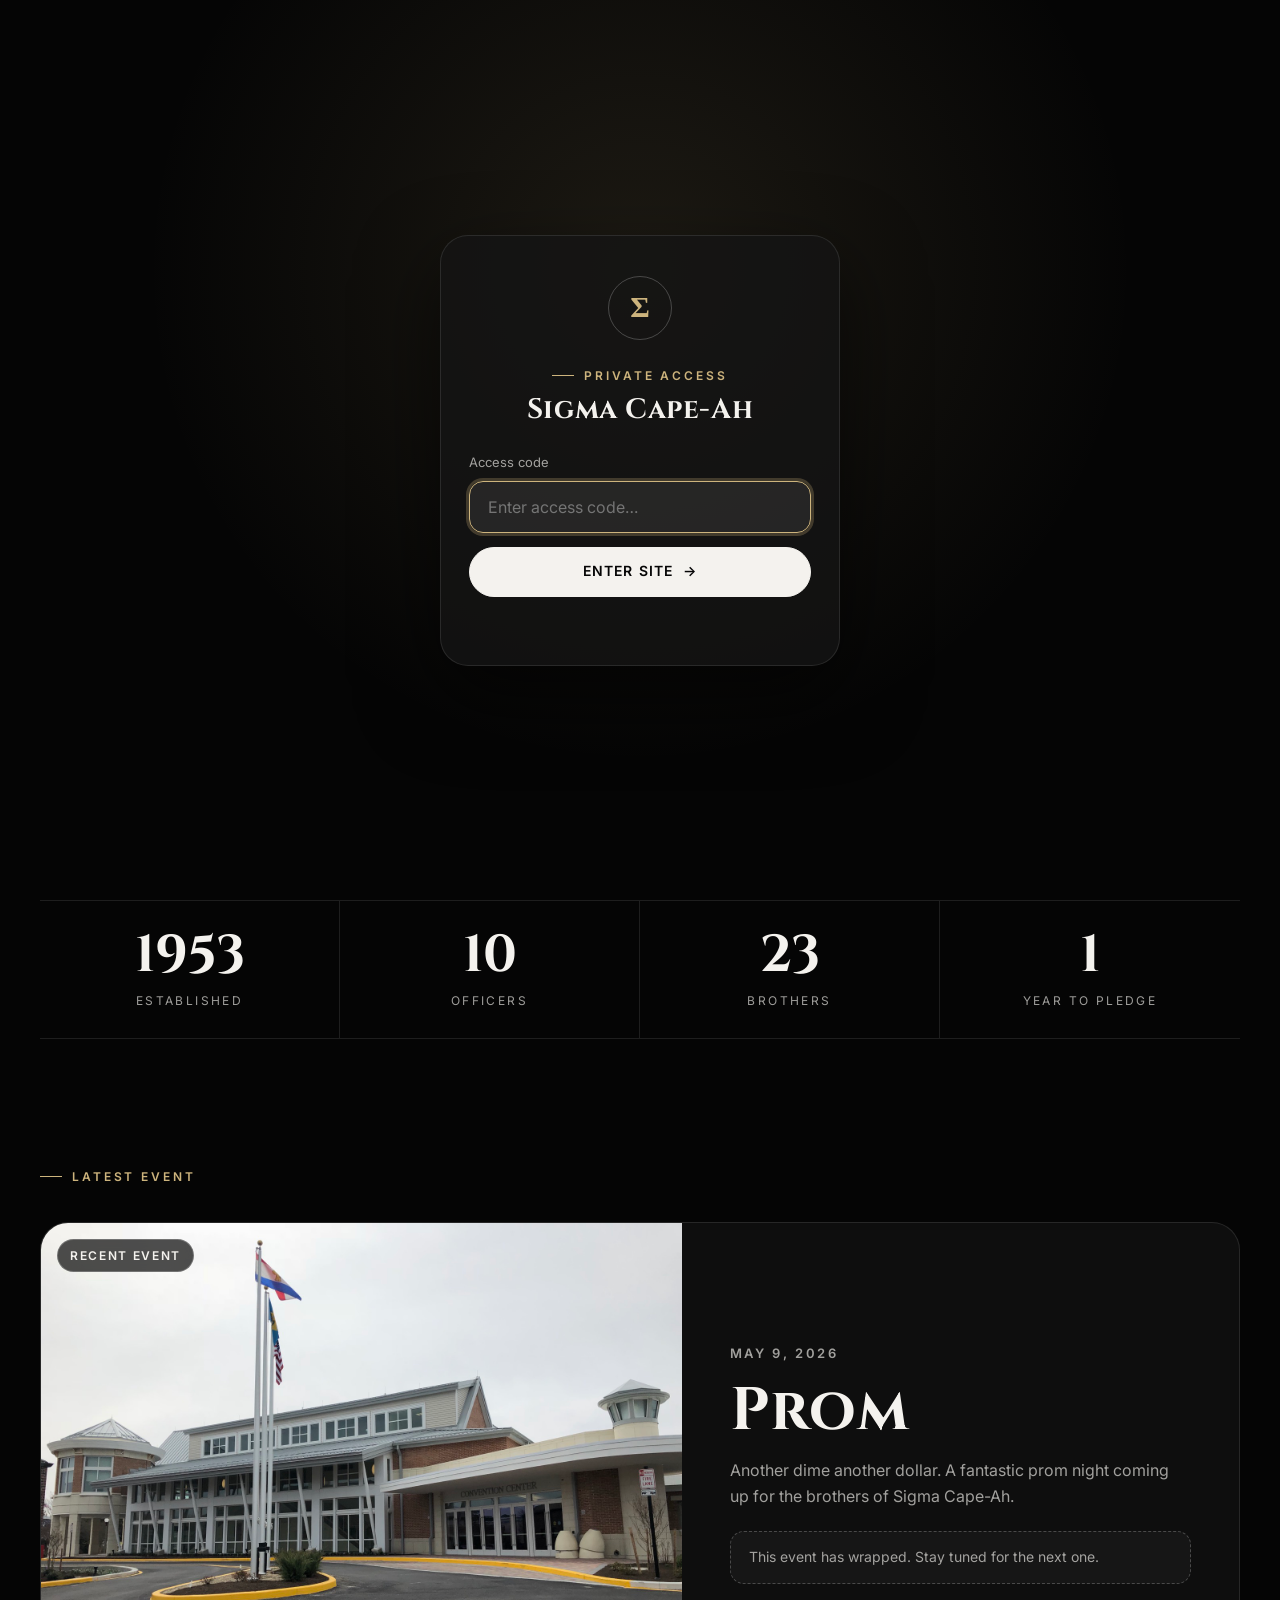
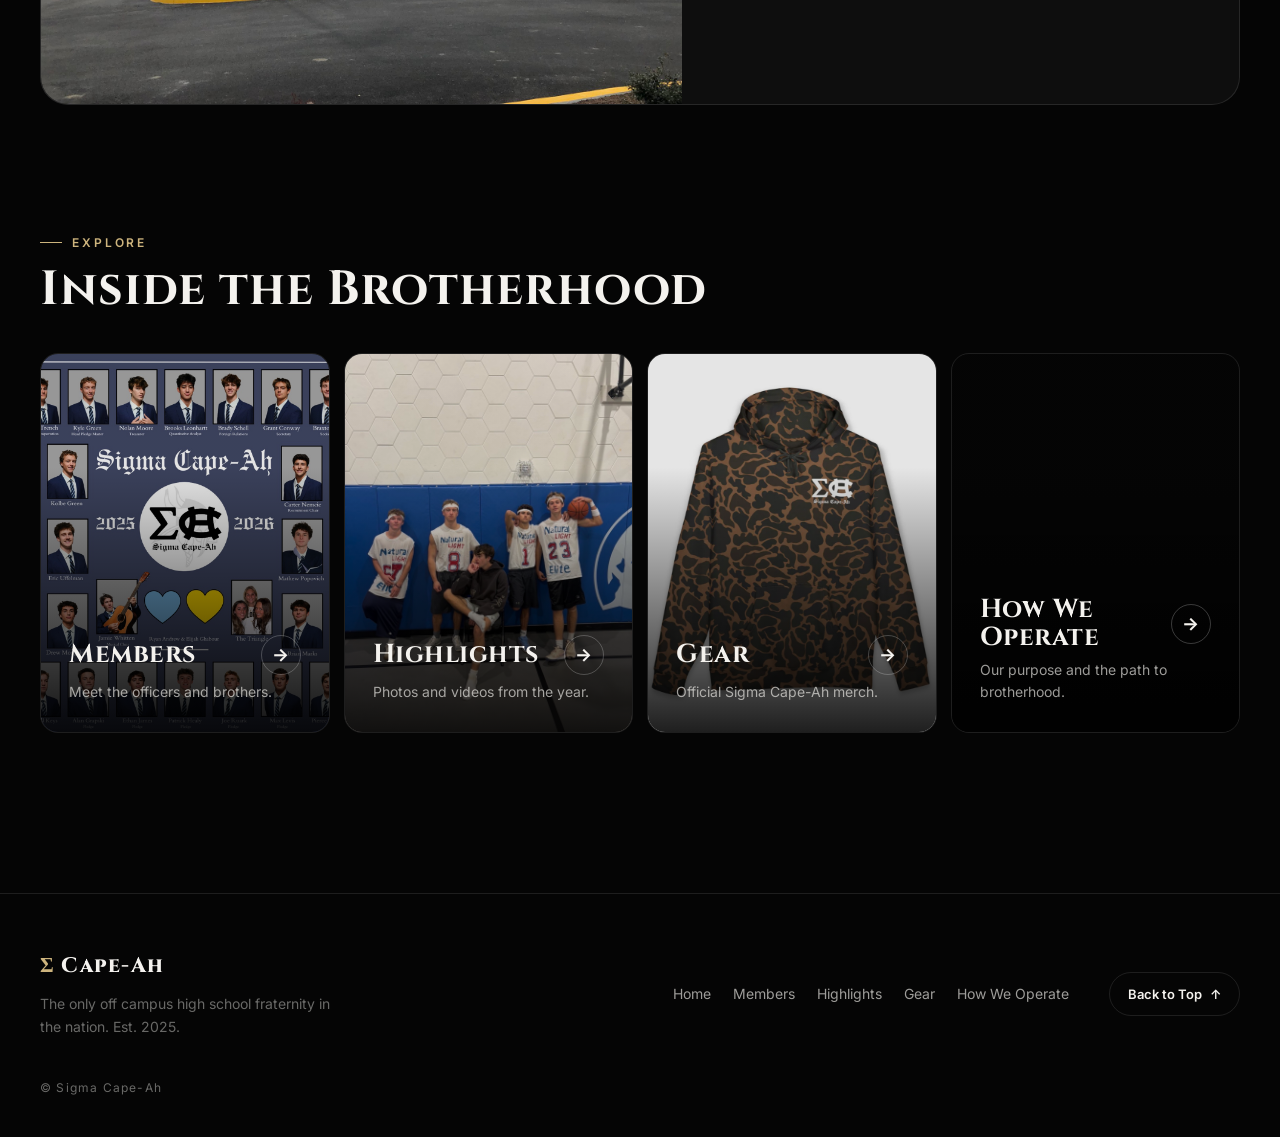
==== commit 63ece9f5: "Require the access code on every page and hide from search engines Show the password gate on all pag" ====
--- a/index.html
+++ b/index.html
@@ -6,6 +6,7 @@
   <title>Sigma Cape-Ah</title>
   <meta name="description" content="Sigma Cape-Ah — the only off campus high school fraternity in the nation. Est. 2025." />
   <meta name="theme-color" content="#050505" />
+  <meta name="robots" content="noindex, nofollow" />
   <meta property="og:title" content="Sigma Cape-Ah" />
   <meta property="og:description" content="Sigma Cape-Ah — the only off campus high school fraternity in the nation. Est. 2025." />
   <meta property="og:image" content="images/web/hero.jpg" />
@@ -14,13 +15,13 @@
   <link rel="preconnect" href="https://fonts.googleapis.com" />
   <link rel="preconnect" href="https://fonts.gstatic.com" crossorigin />
   <link href="https://fonts.googleapis.com/css2?family=Cinzel:wght@500;600;700;800&family=Inter:wght@300;400;500;600&display=swap" rel="stylesheet" />
-  <link rel="stylesheet" href="styles.css?v=20" />
+  <link rel="stylesheet" href="styles.css?v=21" />
 
   <script>
     document.documentElement.classList.add("js");
     try { if (sessionStorage.getItem("siteAccess") === "granted") document.documentElement.classList.add("access-granted"); } catch (e) {}
   </script>
-  <script src="script.js?v=20" defer></script>
+  <script src="script.js?v=21" defer></script>
 </head>
 
 <body>
--- a/styles.css
+++ b/styles.css
@@ -388,7 +388,7 @@
   padding: 24px var(--gutter-r) 24px var(--gutter);
   background:
     radial-gradient(circle at 50% 30%, rgba(205, 180, 125, 0.12), transparent 55%),
-    rgba(0, 0, 0, 0.94);
+    #050505;
   -webkit-backdrop-filter: blur(16px);
   backdrop-filter: blur(16px);
   overscroll-behavior: contain;
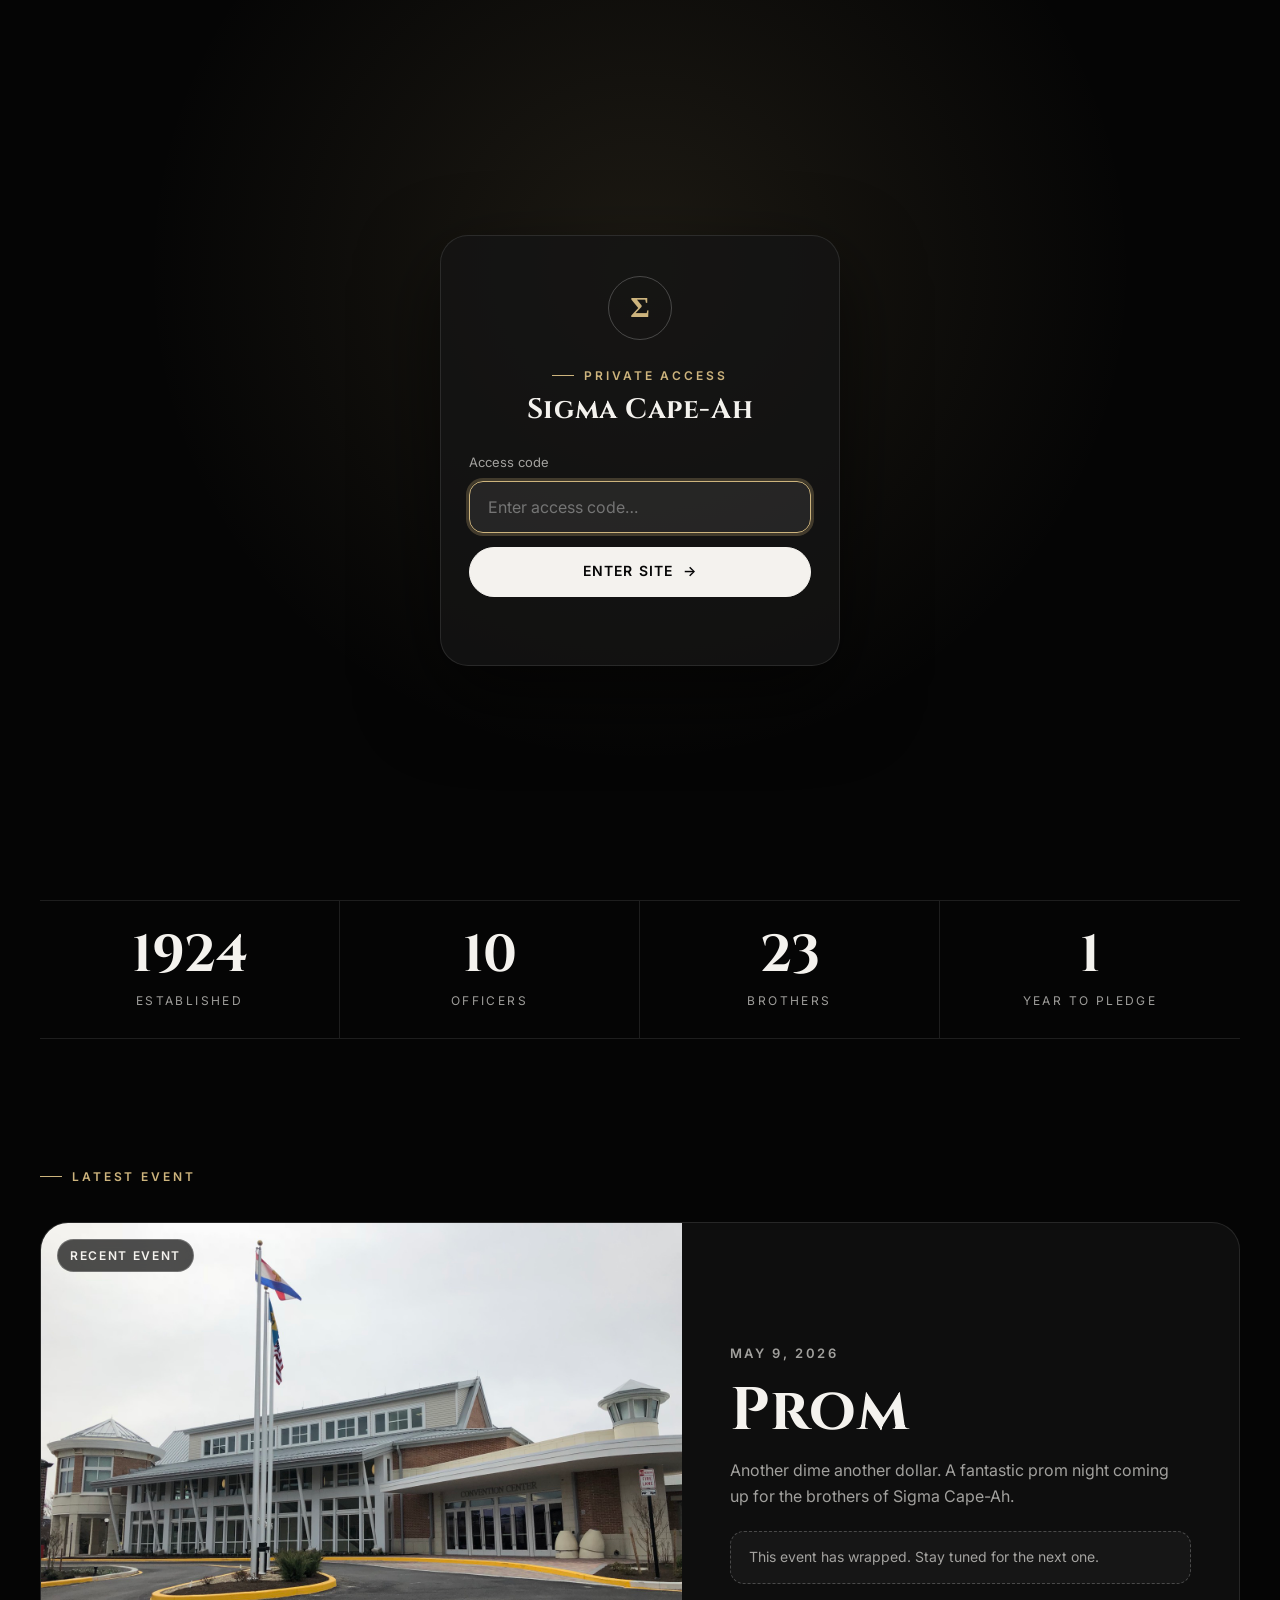
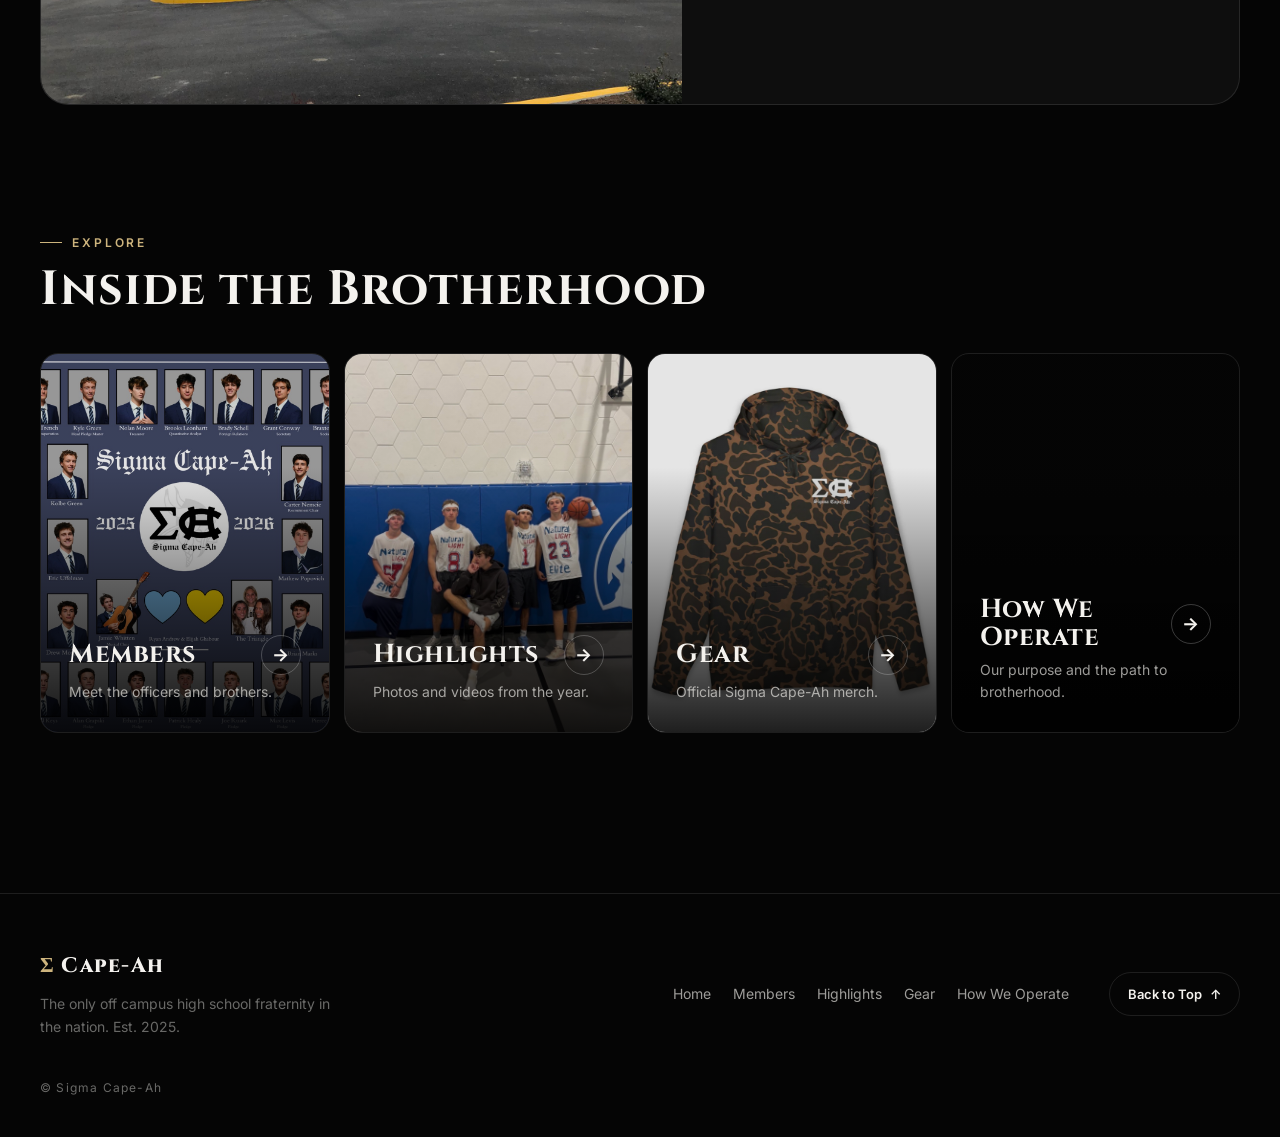
==== commit c71e1854: "Remember the access code on the device after the first entry Co-Authored-By: Claude Opus 5.5 <norepl" ====
--- a/index.html
+++ b/index.html
@@ -15,13 +15,13 @@
   <link rel="preconnect" href="https://fonts.googleapis.com" />
   <link rel="preconnect" href="https://fonts.gstatic.com" crossorigin />
   <link href="https://fonts.googleapis.com/css2?family=Cinzel:wght@500;600;700;800&family=Inter:wght@300;400;500;600&display=swap" rel="stylesheet" />
-  <link rel="stylesheet" href="styles.css?v=21" />
+  <link rel="stylesheet" href="styles.css?v=22" />
 
   <script>
     document.documentElement.classList.add("js");
-    try { if (sessionStorage.getItem("siteAccess") === "granted") document.documentElement.classList.add("access-granted"); } catch (e) {}
+    try { if (localStorage.getItem("siteAccess") === "granted") document.documentElement.classList.add("access-granted"); } catch (e) {}
   </script>
-  <script src="script.js?v=21" defer></script>
+  <script src="script.js?v=22" defer></script>
 </head>
 
 <body>
